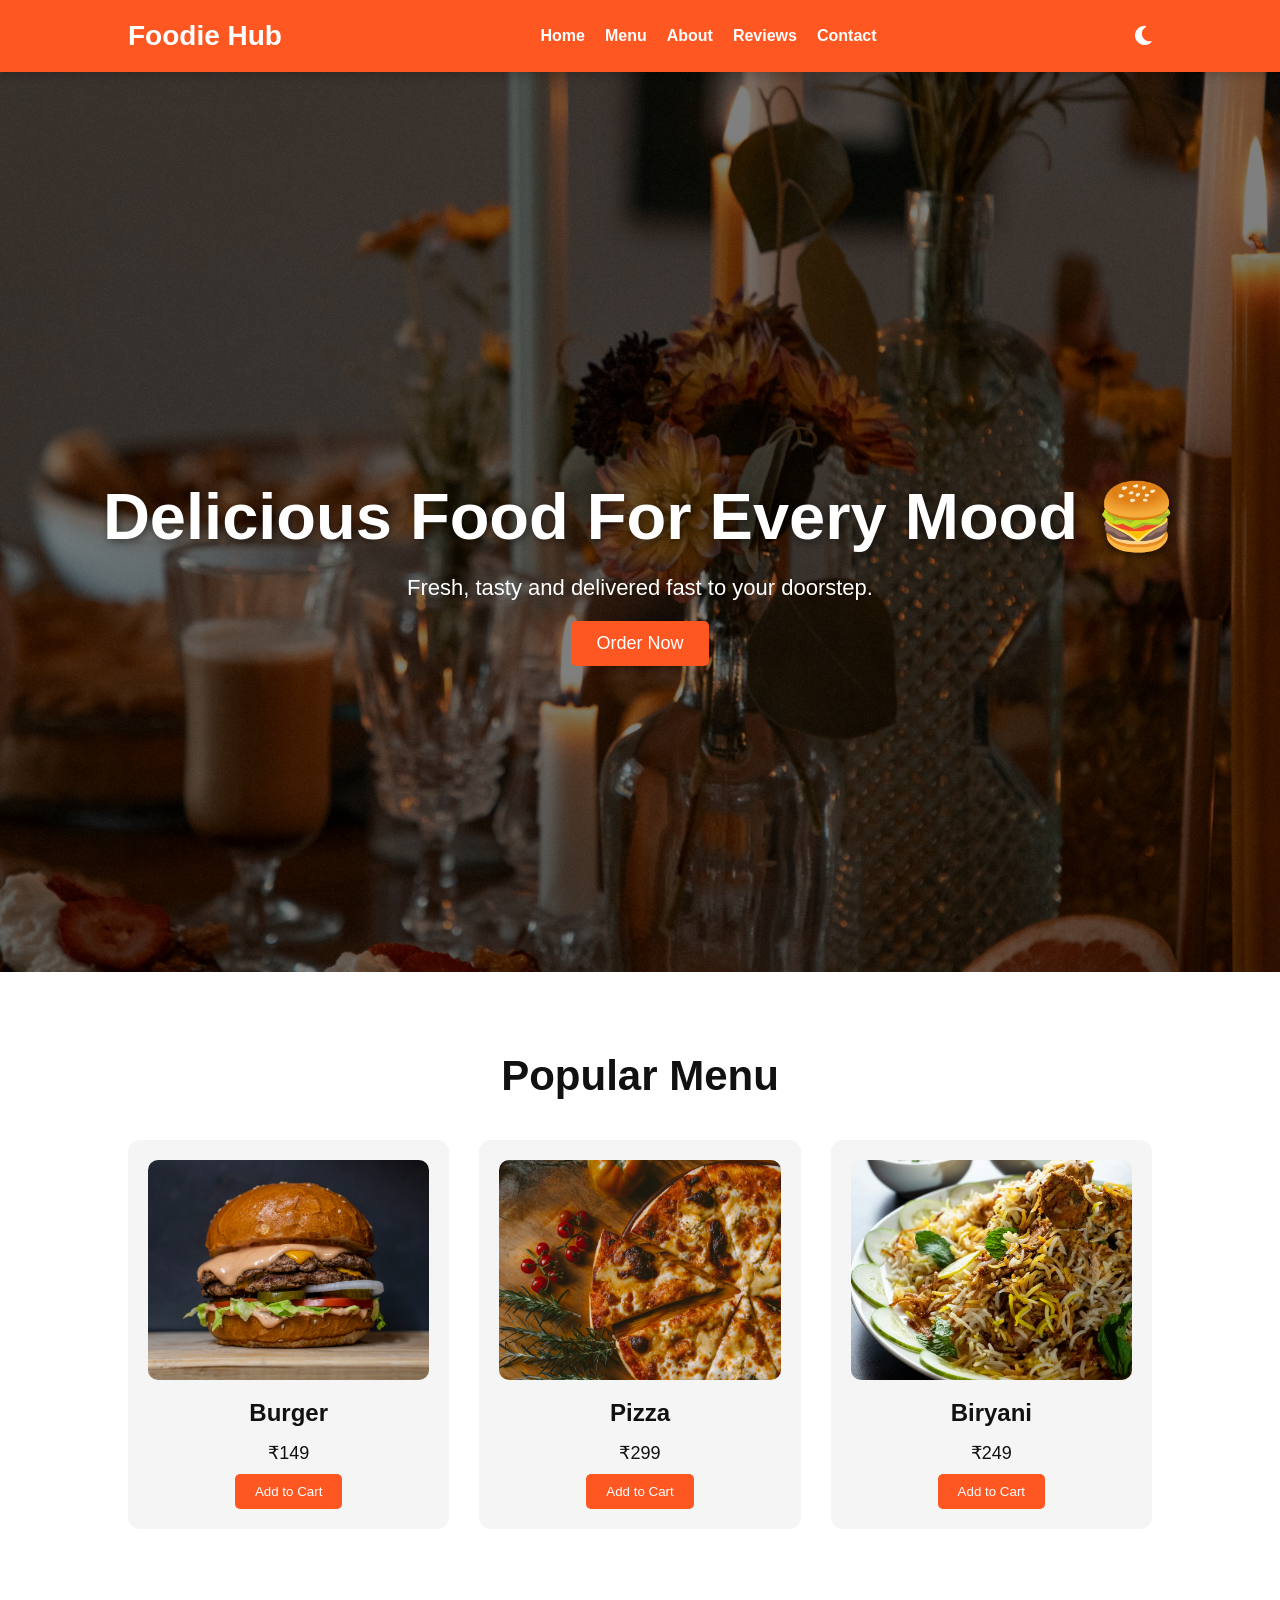
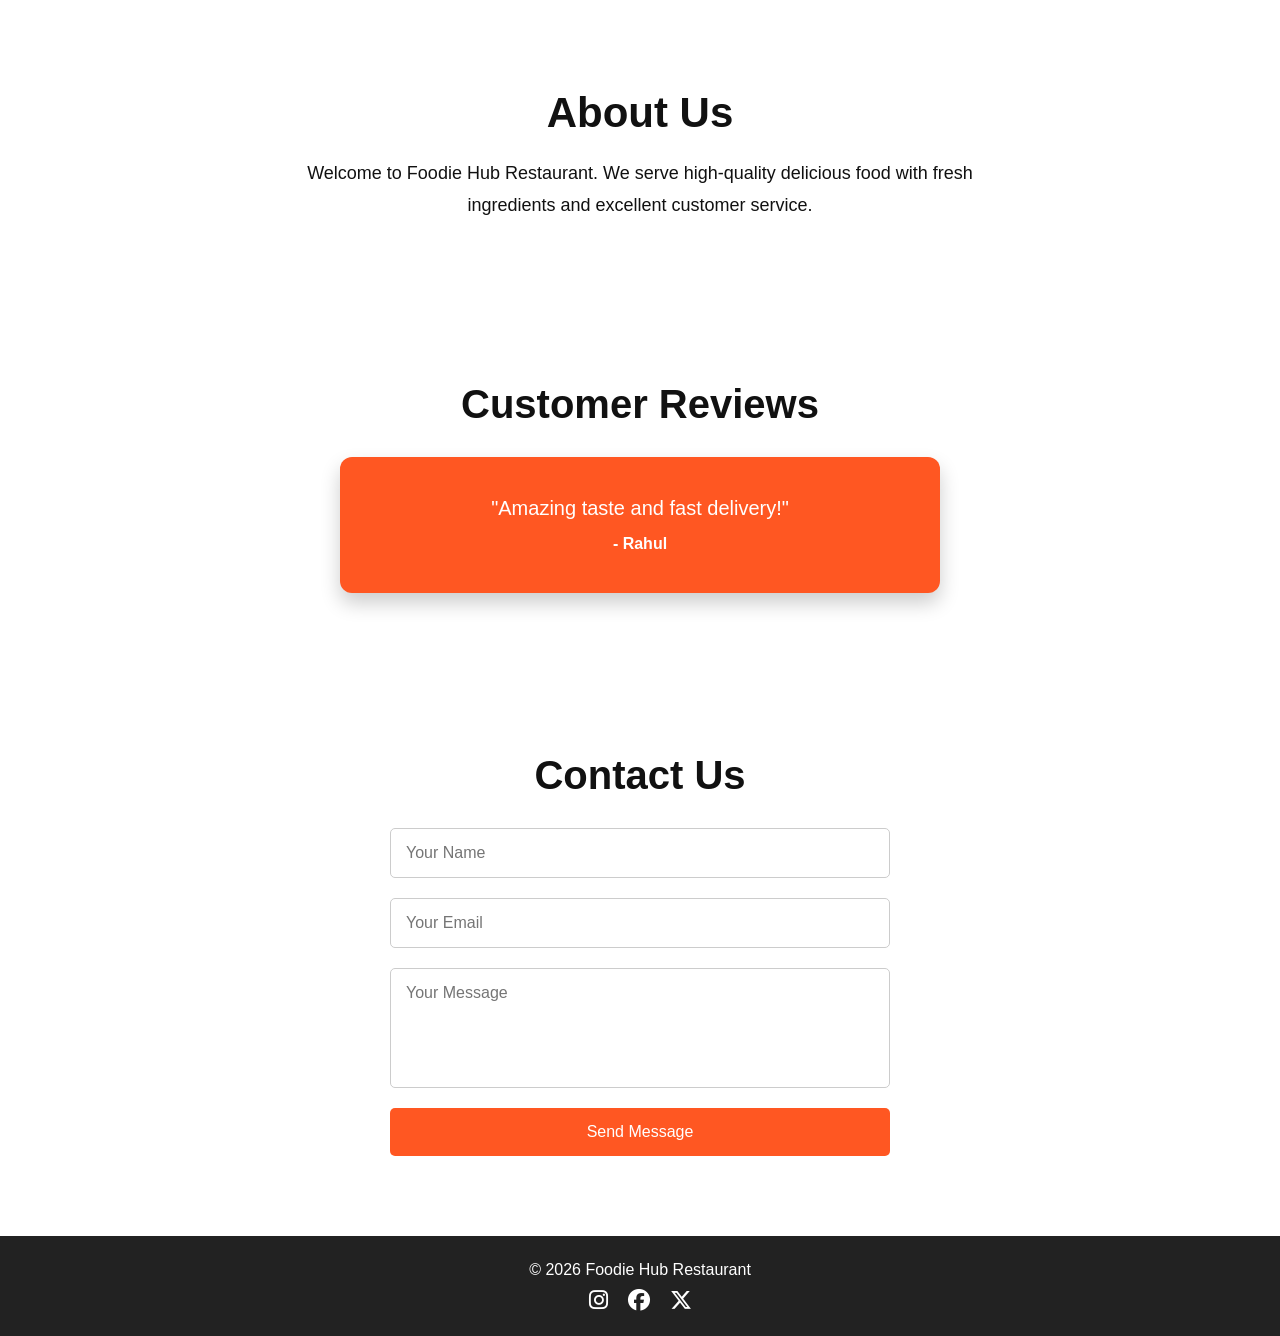
==== index.html @ 18889366 "Restaurant website project" ====
<!-- index.html -->
<!DOCTYPE html>
<html lang="en">
<head>
  <meta charset="UTF-8" />
  <meta name="viewport" content="width=device-width, initial-scale=1.0"/>
  <title>Foodie Hub Restaurant</title>

  <link rel="stylesheet" href="style.css">

  <link
    rel="stylesheet"
    href="https://cdnjs.cloudflare.com/ajax/libs/font-awesome/6.5.1/css/all.min.css"
  />
</head>
<body>

  <!-- Navbar -->
  <header>
    <nav class="navbar">
      <div class="logo">Foodie Hub</div>

      <ul class="nav-links" id="navLinks">
        <li><a href="#home">Home</a></li>
        <li><a href="#menu">Menu</a></li>
        <li><a href="#about">About</a></li>
        <li><a href="#reviews">Reviews</a></li>
        <li><a href="#contact">Contact</a></li>
      </ul>

      <div class="icons">
        <i class="fa-solid fa-moon" id="themeBtn"></i>
        <i class="fa-solid fa-bars" id="menuBtn"></i>
      </div>
    </nav>
  </header>

  <!-- Hero Section -->
  <section class="hero" id="home">
    <div class="hero-text">
      <h1>Delicious Food For Every Mood 🍔</h1>
      <p>Fresh, tasty and delivered fast to your doorstep.</p>
      <button>Order Now</button>
    </div>
  </section>

  <!-- Menu Section -->
  <section class="menu" id="menu">
    <h2>Popular Menu</h2>

    <div class="menu-container">

      <div class="card">
        <img src="images/Burger.jpg" alt="">
        <h3>Burger</h3>
        <p>₹149</p>
        <button>Add to Cart</button>
      </div>

      <div class="card">
        <img src="images/Pizza.jpg" alt="">
        <h3>Pizza</h3>
        <p>₹299</p>
        <button>Add to Cart</button>
      </div>

      <div class="card">
        <img src="images/Biryani.jpg" alt="">
        <h3>Biryani</h3>
        <p>₹249</p>
        <button>Add to Cart</button>
      </div>

    </div>
  </section>

  <!-- About -->
  <section class="about" id="about">
    <div class="about-text">
      <h2>About Us</h2>
      <p>
        Welcome to Foodie Hub Restaurant. We serve high-quality delicious food
        with fresh ingredients and excellent customer service.
      </p>
    </div>
  </section>

  <!-- Reviews -->
  <section class="reviews" id="reviews">
    <h2>Customer Reviews</h2>

    <div class="review-box">
      <p id="reviewText">
        "Amazing taste and fast delivery!"
      </p>
      <h4 id="reviewName">- Rahul</h4>
    </div>
  </section>

  <!-- Contact -->
  <section class="contact" id="contact">
    <h2>Contact Us</h2>

    <form>
      <input type="text" placeholder="Your Name" required>
      <input type="email" placeholder="Your Email" required>
      <textarea placeholder="Your Message"></textarea>
      <button type="submit">Send Message</button>
    </form>
  </section>

  <!-- Footer -->
  <footer>
    <p>© 2026 Foodie Hub Restaurant</p>

    <div class="socials">
      <i class="fa-brands fa-instagram"></i>
      <i class="fa-brands fa-facebook"></i>
      <i class="fa-brands fa-x-twitter"></i>
    </div>
  </footer>

  <script src="script.js"></script>
</body>
</html>
---- style.css ----
/* style.css */

*{
  margin:0;
  padding:0;
  box-sizing:border-box;
  font-family:Arial, sans-serif;
}

html{
  scroll-behavior:smooth;
}

body{
  background:#fff;
  color:#111;
  transition:0.4s;
}

body.dark{
  background:#111;
  color:#fff;
}

section{
  padding-top:100px;
}

/* Navbar */

.navbar{
  display:flex;
  justify-content:space-between;
  align-items:center;
  padding:20px 10%;
  background:#ff5722;
  color:#fff;
  position:sticky;
  top:0;
  z-index:1000;
  box-shadow:0 2px 10px rgba(0,0,0,0.2);
}

.logo{
  font-size:28px;
  font-weight:bold;
}

.nav-links{
  display:flex;
  list-style:none;
  gap:20px;
}

.nav-links a{
  text-decoration:none;
  color:white;
  font-weight:bold;
  transition:0.3s;
}

.nav-links a:hover{
  color:black;
}

.icons{
  display:flex;
  gap:20px;
  font-size:22px;
  cursor:pointer;
}

#menuBtn{
  display:none;
}

/* Hero Section */

.hero{
  height:100vh;

  background:
  linear-gradient(rgba(0,0,0,0.5), rgba(0,0,0,0.5)),
  url('images/Hero.jpg');

  background-size:cover;
  background-position:center;

  display:flex;
  align-items:center;
  justify-content:center;
  text-align:center;
  color:white;
}

.hero-text{
  animation:fadeIn 2s ease;
}

.hero-text h1{
  font-size:65px;
  font-weight:bold;
  text-shadow:2px 2px 10px rgba(0,0,0,0.5);
}

.hero-text p{
  margin:20px 0;
  font-size:22px;
}

.hero button{
  padding:12px 25px;
  border:none;
  background:#ff5722;
  color:white;
  font-size:18px;
  border-radius:5px;
  cursor:pointer;
  transition:0.3s;
}

.hero button:hover{
  background:black;
  transform:scale(1.05);
}

/* Animation */

@keyframes fadeIn{

  from{
    opacity:0;
    transform:translateY(50px);
  }

  to{
    opacity:1;
    transform:translateY(0);
  }

}

/* Menu */

.menu{
  padding:80px 10%;
  text-align:center;
}

.menu h2{
  font-size:42px;
  margin-bottom:40px;
}

.menu-container{
  display:grid;
  grid-template-columns:repeat(auto-fit, minmax(250px,1fr));
  gap:30px;
}

.card{
  background:#f5f5f5;
  padding:20px;
  border-radius:12px;
  transition:0.3s;
}

body.dark .card{
  background:#222;
}

.card:hover{
  transform:translateY(-10px) scale(1.03);
  box-shadow:0 10px 20px rgba(0,0,0,0.2);
}

.card img{
  width:100%;
  height:220px;
  object-fit:cover;
  border-radius:10px;
}

.card h3{
  margin:15px 0;
  font-size:24px;
}

.card p{
  margin-bottom:10px;
  font-size:18px;
}

.card button{
  padding:10px 20px;
  border:none;
  background:#ff5722;
  color:white;
  border-radius:5px;
  cursor:pointer;
  transition:0.3s;
}

.card button:hover{
  background:black;
}

/* About */

.about{
  padding:80px 10%;
  text-align:center;
}

.about h2{
  font-size:42px;
  margin-bottom:20px;
}

.about p{
  max-width:700px;
  margin:auto;
  line-height:1.8;
  font-size:18px;
}

/* Reviews */

.reviews{
  padding:80px 10%;
  text-align:center;
}

.reviews h2{
  margin-bottom:30px;
  font-size:40px;
}

.review-box{
  max-width:600px;
  margin:auto;
  background:#ff5722;
  color:white;
  padding:40px;
  border-radius:12px;
  box-shadow:0 10px 20px rgba(0,0,0,0.2);
}

.review-box p{
  font-size:20px;
  margin-bottom:15px;
}

/* Contact */

.contact{
  padding:80px 10%;
  text-align:center;
}

.contact h2{
  font-size:40px;
  margin-bottom:30px;
}

.contact form{
  max-width:500px;
  margin:auto;
  display:flex;
  flex-direction:column;
  gap:20px;
}

.contact input,
.contact textarea{
  padding:15px;
  border:1px solid #ccc;
  border-radius:5px;
  font-size:16px;
}

.contact textarea{
  resize:none;
  height:120px;
}

.contact button{
  padding:15px;
  border:none;
  background:#ff5722;
  color:white;
  cursor:pointer;
  border-radius:5px;
  font-size:16px;
  transition:0.3s;
}

.contact button:hover{
  background:black;
}

/* Footer */

footer{
  background:#222;
  color:white;
  text-align:center;
  padding:25px;
}

.socials{
  margin-top:10px;
  display:flex;
  justify-content:center;
  gap:20px;
  font-size:22px;
}

.socials i{
  cursor:pointer;
  transition:0.3s;
}

.socials i:hover{
  color:#ff5722;
}

/* Responsive */

@media(max-width:768px){

  #menuBtn{
    display:block;
  }

  .nav-links{
    position:absolute;
    top:80px;
    right:-100%;
    flex-direction:column;
    background:#ff5722;
    width:220px;
    padding:20px;
    transition:0.4s;
  }

  .nav-links.active{
    right:0;
  }

  .hero-text h1{
    font-size:40px;
  }

  .hero-text p{
    font-size:18px;
  }

}
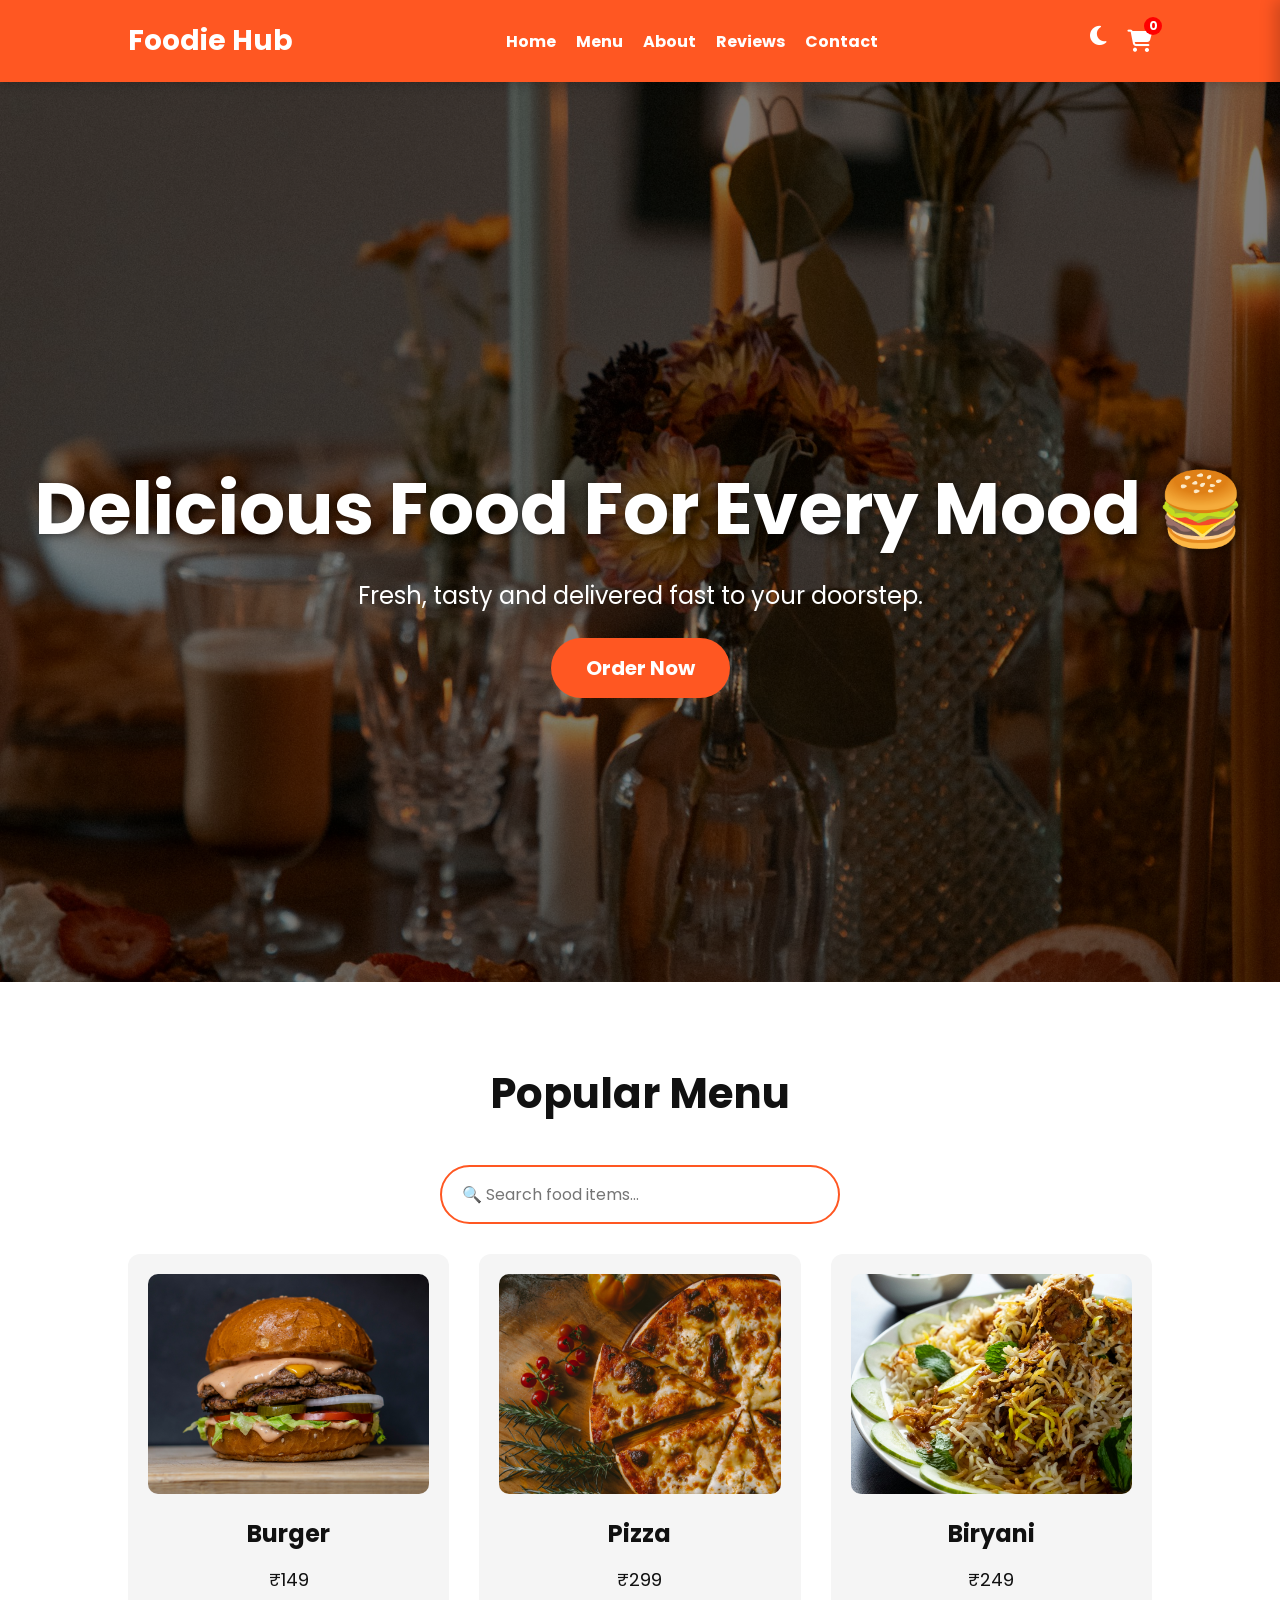
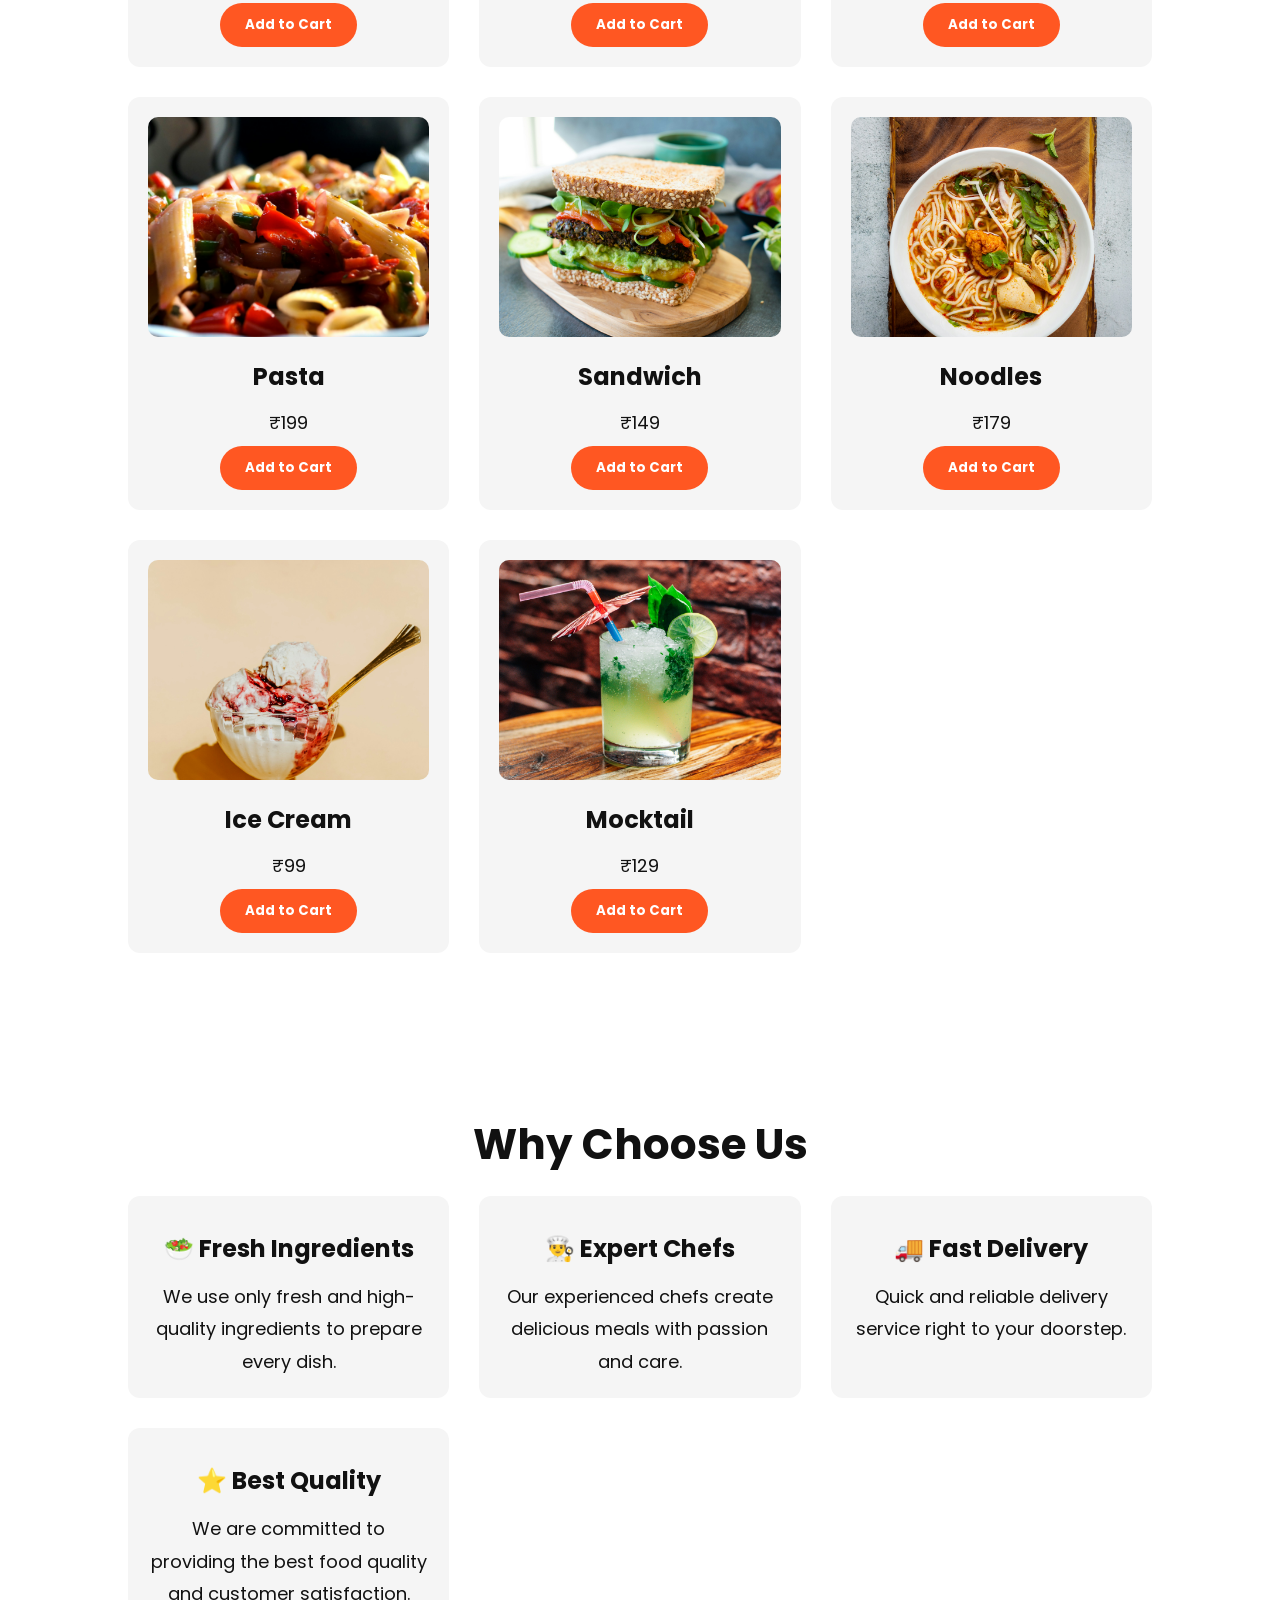
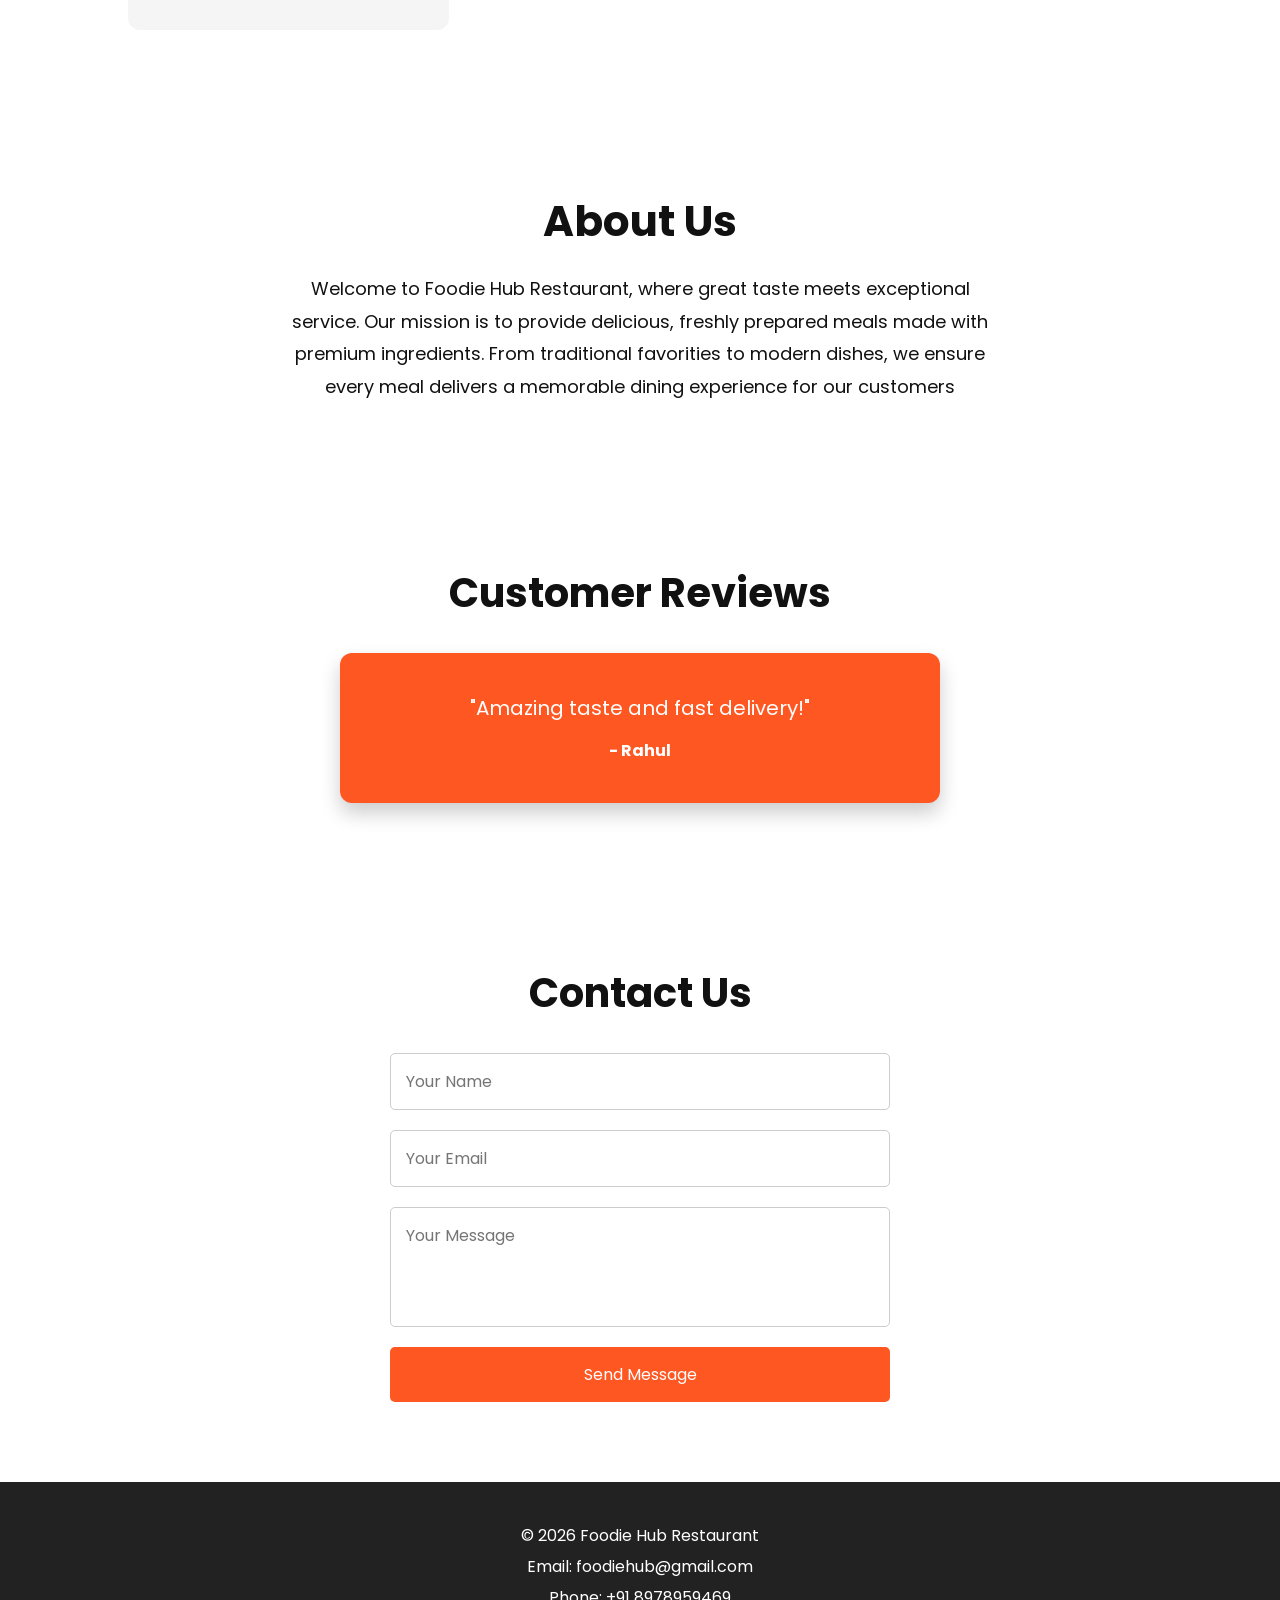
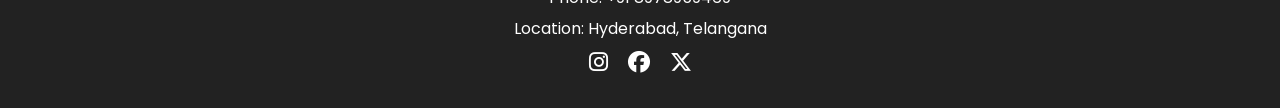
==== commit 793f3528: "Completed restaurant website with cart functiionality" ====
--- a/index.html
+++ b/index.html
@@ -4,14 +4,14 @@
 <head>
   <meta charset="UTF-8" />
   <meta name="viewport" content="width=device-width, initial-scale=1.0"/>
+
   <title>Foodie Hub Restaurant</title>
 
+  <link href="https://fonts.googleapis.com/css2?family=Poppins:wght@400;500;600;700&display=swap" rel="stylesheet">
+
   <link rel="stylesheet" href="style.css">
 
-  <link
-    rel="stylesheet"
-    href="https://cdnjs.cloudflare.com/ajax/libs/font-awesome/6.5.1/css/all.min.css"
-  />
+  <link rel="stylesheet" href="https://cdnjs.cloudflare.com/ajax/libs/font-awesome/6.5.1/css/all.min.css"/>
 </head>
 <body>
 
@@ -23,15 +23,21 @@
       <ul class="nav-links" id="navLinks">
         <li><a href="#home">Home</a></li>
         <li><a href="#menu">Menu</a></li>
-        <li><a href="#about">About</a></li>
+        <li><a href="about.html">About</a></li>
         <li><a href="#reviews">Reviews</a></li>
-        <li><a href="#contact">Contact</a></li>
+        <li><a href="contact.html">Contact</a></li>
       </ul>
 
       <div class="icons">
-        <i class="fa-solid fa-moon" id="themeBtn"></i>
-        <i class="fa-solid fa-bars" id="menuBtn"></i>
-      </div>
+      <i class="fa-solid fa-moon" id="themeBtn"></i>
+
+      <div class="cart-container">
+      <i class="fa-solid fa-cart-shopping"></i>
+      <span class="cart-count">0</span>
+      </div>
+
+  <i class="fa-solid fa-bars" id="menuBtn"></i>
+</div>
     </nav>
   </header>
 
@@ -40,13 +46,18 @@
     <div class="hero-text">
       <h1>Delicious Food For Every Mood 🍔</h1>
       <p>Fresh, tasty and delivered fast to your doorstep.</p>
+      <a href="#menu">
       <button>Order Now</button>
+      </a>
     </div>
   </section>
 
   <!-- Menu Section -->
   <section class="menu" id="menu">
     <h2>Popular Menu</h2>
+    <div class="search-box">
+  <input type="text" placeholder="🔍 Search food items...">
+</div>
 
     <div class="menu-container">
 
@@ -71,17 +82,86 @@
         <button>Add to Cart</button>
       </div>
 
-    </div>
-  </section>
+      <div class="card">
+        <img src="images/Pasta.jpg" alt="">
+        <h3>Pasta</h3>
+        <p>₹199</p>
+        <button>Add to Cart</button>
+      </div>
+
+      <div class="card">
+        <img src="images/Sandwich.jpg" alt="">
+        <h3>Sandwich</h3>
+        <p>₹149</p>
+        <button>Add to Cart</button>
+      </div>
+
+      <div class="card">
+        <img src="images/Noodles.jpg" alt="">
+        <h3>Noodles</h3>
+        <p>₹179</p>
+        <button>Add to Cart</button>
+      </div>
+
+      <div class="card">
+        <img src="images/IceCream.jpg" alt="">
+        <h3>Ice Cream</h3>
+        <p>₹99</p>
+        <button>Add to Cart</button>
+      </div>
+
+      <div class="card">
+        <img src="images/Mocktail.jpg" alt="">
+        <h3>Mocktail</h3>
+        <p>₹129</p>
+        <button>Add to Cart</button>
+      </div>
+
+    </div>
+  </section>
+
+  <!-- Why Choose Us -->
+  <section class="about">
+  <h2>Why Choose Us</h2>
+
+  <div class="menu-container">
+
+    <div class="card">
+      <h3>🥗 Fresh Ingredients</h3>
+      <p>
+        We use only fresh and high-quality ingredients to prepare every dish.
+      </p>
+    </div>
+
+    <div class="card">
+      <h3>👨‍🍳 Expert Chefs</h3>
+      <p>
+        Our experienced chefs create delicious meals with passion and care.
+      </p>
+    </div>
+
+    <div class="card">
+      <h3>🚚 Fast Delivery</h3>
+      <p>
+        Quick and reliable delivery service right to your doorstep.
+      </p>
+    </div>
+
+    <div class="card">
+      <h3>⭐ Best Quality</h3>
+      <p>
+        We are committed to providing the best food quality and customer satisfaction.
+      </p>
+    </div>
+
+  </div>
+</section>
 
   <!-- About -->
   <section class="about" id="about">
     <div class="about-text">
       <h2>About Us</h2>
-      <p>
-        Welcome to Foodie Hub Restaurant. We serve high-quality delicious food
-        with fresh ingredients and excellent customer service.
-      </p>
+      <p>Welcome to Foodie Hub Restaurant, where great taste meets exceptional service. Our mission is to provide delicious, freshly prepared meals made with premium ingredients. From traditional favorities to modern dishes, we ensure every meal delivers a memorable dining experience for our customers </p>
     </div>
   </section>
 
@@ -111,14 +191,30 @@
 
   <!-- Footer -->
   <footer>
-    <p>© 2026 Foodie Hub Restaurant</p>
-
-    <div class="socials">
-      <i class="fa-brands fa-instagram"></i>
-      <i class="fa-brands fa-facebook"></i>
-      <i class="fa-brands fa-x-twitter"></i>
-    </div>
-  </footer>
+  <p>© 2026 Foodie Hub Restaurant</p>
+
+  <p>Email: foodiehub@gmail.com</p>
+  <p>Phone: +91 8978959469</p>
+  <p>Location: Hyderabad, Telangana</p>
+
+  <div class="socials">
+    <i class="fa-brands fa-instagram"></i>
+    <i class="fa-brands fa-facebook"></i>
+    <i class="fa-brands fa-x-twitter"></i>
+  </div>
+</footer>
+<div class="cart-sidebar" id="cartSidebar">
+  <h2>Your Cart</h2>
+
+  <div id="cartItems">
+    <p id="emptyCart">Your Cart is Empty 🛒</p>
+  </div>
+
+  <h3>Total: ₹<span id="totalPrice">0</span></h3>
+
+  <button id="closeCart">Close</button>
+  <button id="checkoutBtn">Checkout</button>
+</div>
 
   <script src="script.js"></script>
 </body>
--- a/style.css
+++ b/style.css
@@ -1,10 +1,9 @@
 /* style.css */
-
 *{
   margin:0;
   padding:0;
   box-sizing:border-box;
-  font-family:Arial, sans-serif;
+  font-family:'Poppins', sans-serif;
 }
 
 html{
@@ -61,13 +60,33 @@
 
 .nav-links a:hover{
   color:black;
-}
-
+  border-bottom:2px solid white;
+  padding-bottom:5px;
+}
 .icons{
   display:flex;
   gap:20px;
   font-size:22px;
   cursor:pointer;
+}
+.cart-container{
+  position:relative;
+}
+
+.cart-count{
+  position:absolute;
+  top:-8px;
+  right:-10px;
+  background:red;
+  color:white;
+  width:18px;
+  height:18px;
+  border-radius:50%;
+  font-size:12px;
+  display:flex;
+  justify-content:center;
+  align-items:center;
+  font-weight:bold;
 }
 
 #menuBtn{
@@ -98,32 +117,32 @@
 }
 
 .hero-text h1{
-  font-size:65px;
-  font-weight:bold;
+  font-size:72px;
+  font-weight:bold;
+  line-height:1.2;
   text-shadow:2px 2px 10px rgba(0,0,0,0.5);
 }
 
 .hero-text p{
-  margin:20px 0;
-  font-size:22px;
-}
-
+  margin:25px 0;
+  font-size:24px;
+}
 .hero button{
-  padding:12px 25px;
+  padding:15px 35px;
   border:none;
   background:#ff5722;
   color:white;
-  font-size:18px;
-  border-radius:5px;
+  font-size:20px;
+  font-weight:bold;
+  border-radius:30px;
   cursor:pointer;
   transition:0.3s;
 }
 
 .hero button:hover{
   background:black;
-  transform:scale(1.05);
-}
-
+  transform:translateY(-3px);
+}
 /* Animation */
 
 @keyframes fadeIn{
@@ -157,7 +176,19 @@
   grid-template-columns:repeat(auto-fit, minmax(250px,1fr));
   gap:30px;
 }
-
+.search-box{
+  margin-bottom:30px;
+}
+
+.search-box input{
+  width:100%;
+  max-width:400px;
+  padding:15px 20px;
+  border:2px solid #ff5722;
+  border-radius:30px;
+  font-size:16px;
+  outline:none;
+}
 .card{
   background:#f5f5f5;
   padding:20px;
@@ -165,15 +196,21 @@
   transition:0.3s;
 }
 
+.card{
+  background:#f5f5f5;
+  padding:20px;
+  border-radius:12px;
+  transition:0.3s;
+}
+
 body.dark .card{
   background:#222;
 }
 
 .card:hover{
-  transform:translateY(-10px) scale(1.03);
-  box-shadow:0 10px 20px rgba(0,0,0,0.2);
-}
-
+  transform:translateY(-12px) scale(1.04);
+  box-shadow:0 15px 30px rgba(0,0,0,0.25);
+}
 .card img{
   width:100%;
   height:220px;
@@ -192,13 +229,19 @@
 }
 
 .card button{
-  padding:10px 20px;
+  padding:12px 25px;
   border:none;
   background:#ff5722;
   color:white;
-  border-radius:5px;
-  cursor:pointer;
-  transition:0.3s;
+  border-radius:30px;
+  font-weight:bold;
+  cursor:pointer;
+  transition:0.3s;
+}
+
+.card button:hover{
+  background:black;
+  transform:scale(1.08);
 }
 
 .card button:hover{
@@ -305,9 +348,12 @@
   background:#222;
   color:white;
   text-align:center;
-  padding:25px;
-}
-
+  padding:35px;
+}
+
+footer p{
+  margin:6px 0;
+}
 .socials{
   margin-top:10px;
   display:flex;
@@ -356,4 +402,66 @@
     font-size:18px;
   }
 
-}+}
+.cart-sidebar{
+  position:fixed;
+  top:0;
+  right:-350px;
+  width:350px;
+  height:100%;
+  background:white;
+  box-shadow:-5px 0 15px rgba(0,0,0,0.2);
+  padding:20px;
+  transition:0.4s;
+  z-index:9999;
+  overflow-y:auto;
+}
+
+.cart-sidebar.active{
+  right:0;
+}
+
+.cart-sidebar h2{
+  margin-bottom:20px;
+}
+
+.cart-sidebar h3{
+  margin-top:20px;
+}
+
+.cart-sidebar button{
+  margin-top:20px;
+  padding:10px 20px;
+  background:#ff5722;
+  color:white;
+  border:none;
+  border-radius:8px;
+  cursor:pointer;
+}
+#checkoutBtn{
+    margin-top:10px;
+    width:100%;
+    padding:12px;
+    background:green;
+    color:white;
+    border:none;
+    border-radius:8px;
+    font-size:16px;
+    cursor:pointer;
+}
+
+#checkoutBtn:hover{
+    opacity:0.9;
+}
+
+.remove-btn{
+   background:none !important;
+   border:none !important;
+   color:red !important;
+   font-size:20px;
+   cursor:pointer;
+   margin-left:10px;
+   padding:0 !important;
+   width:auto !important;
+   height:auto !important;
+}
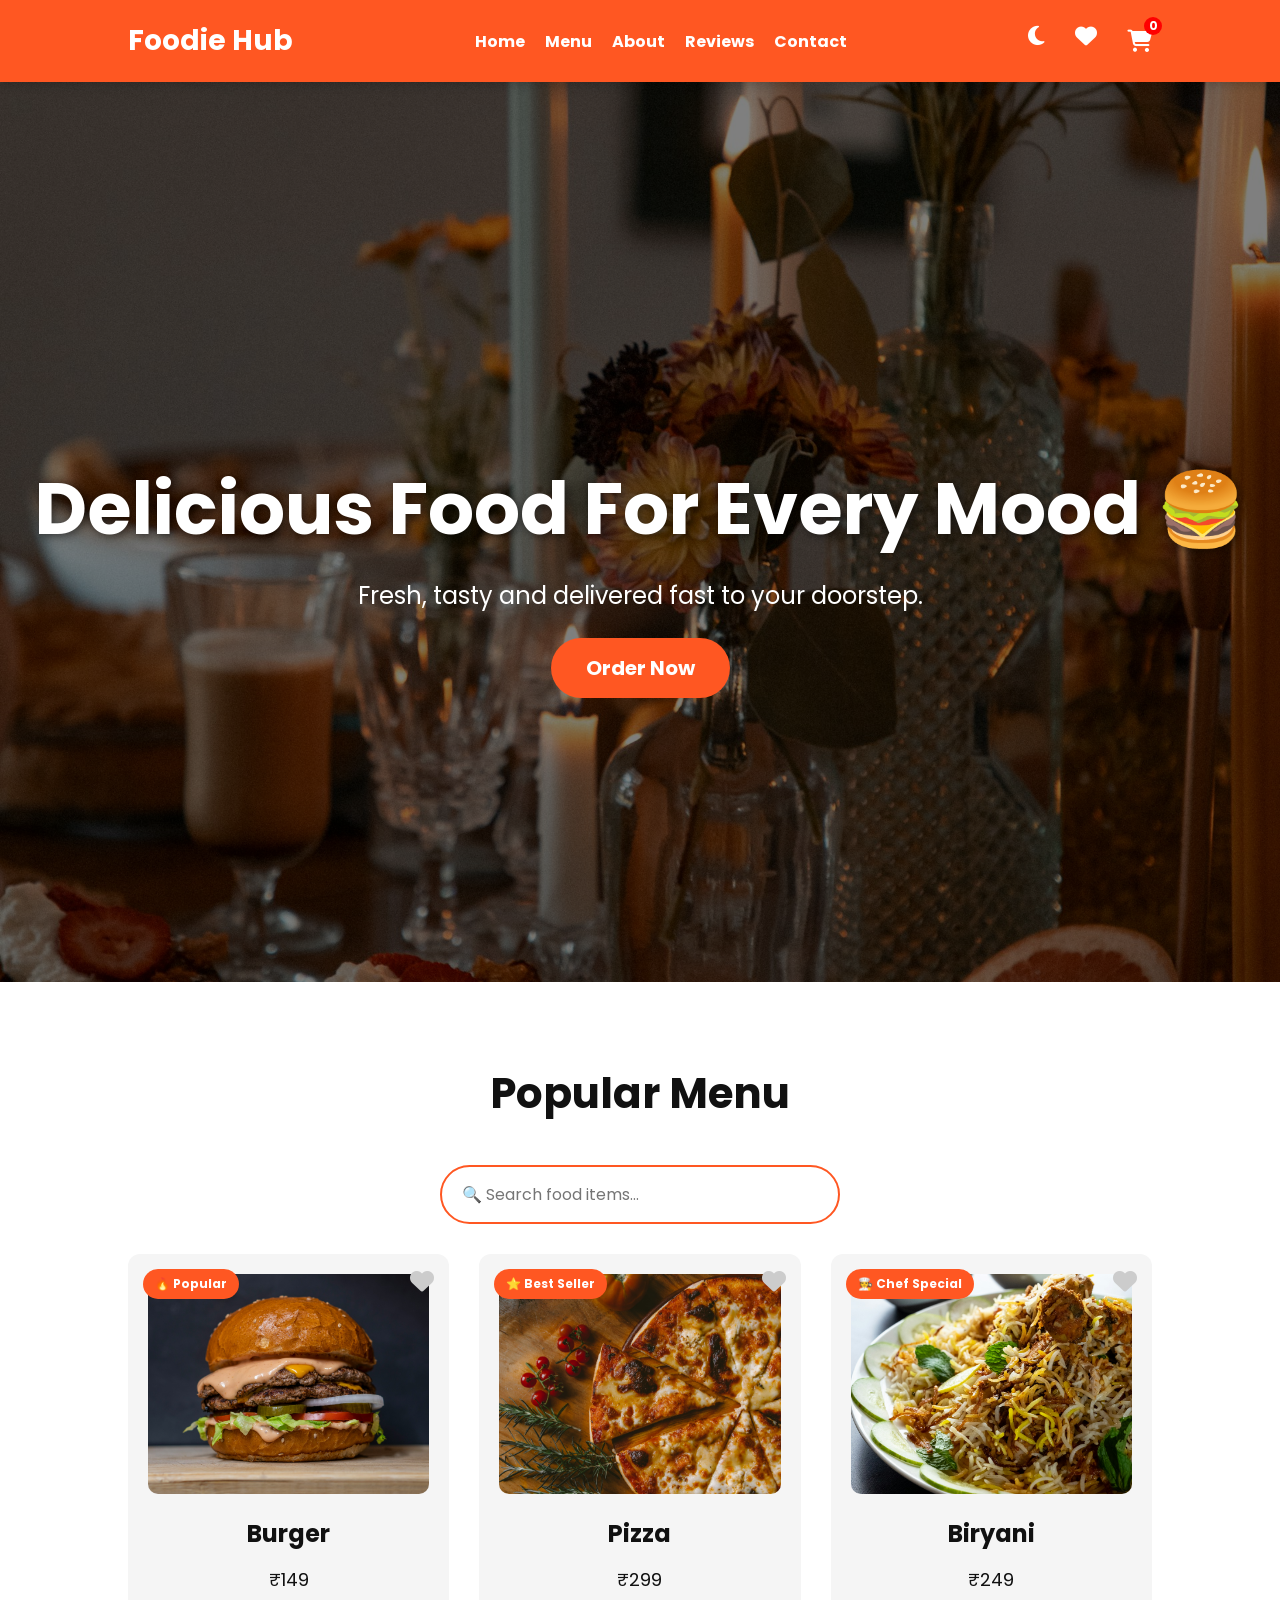
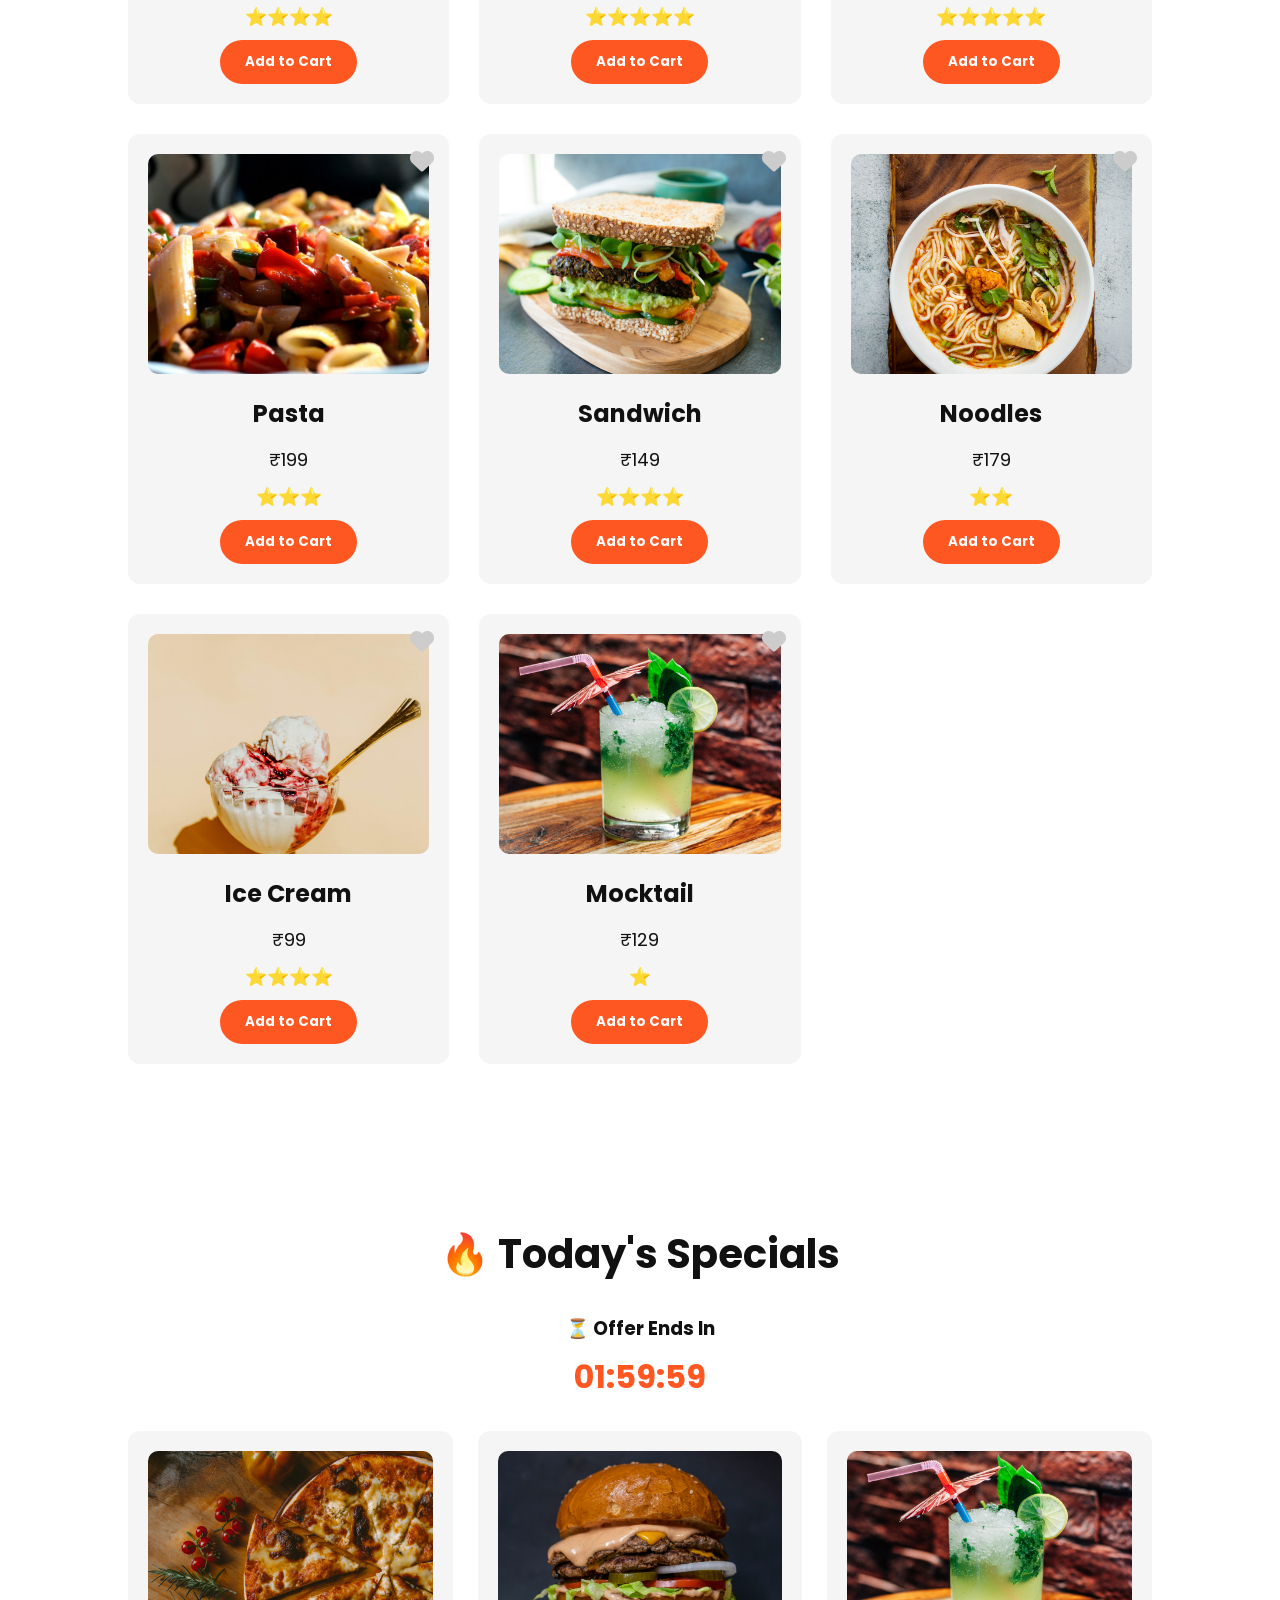
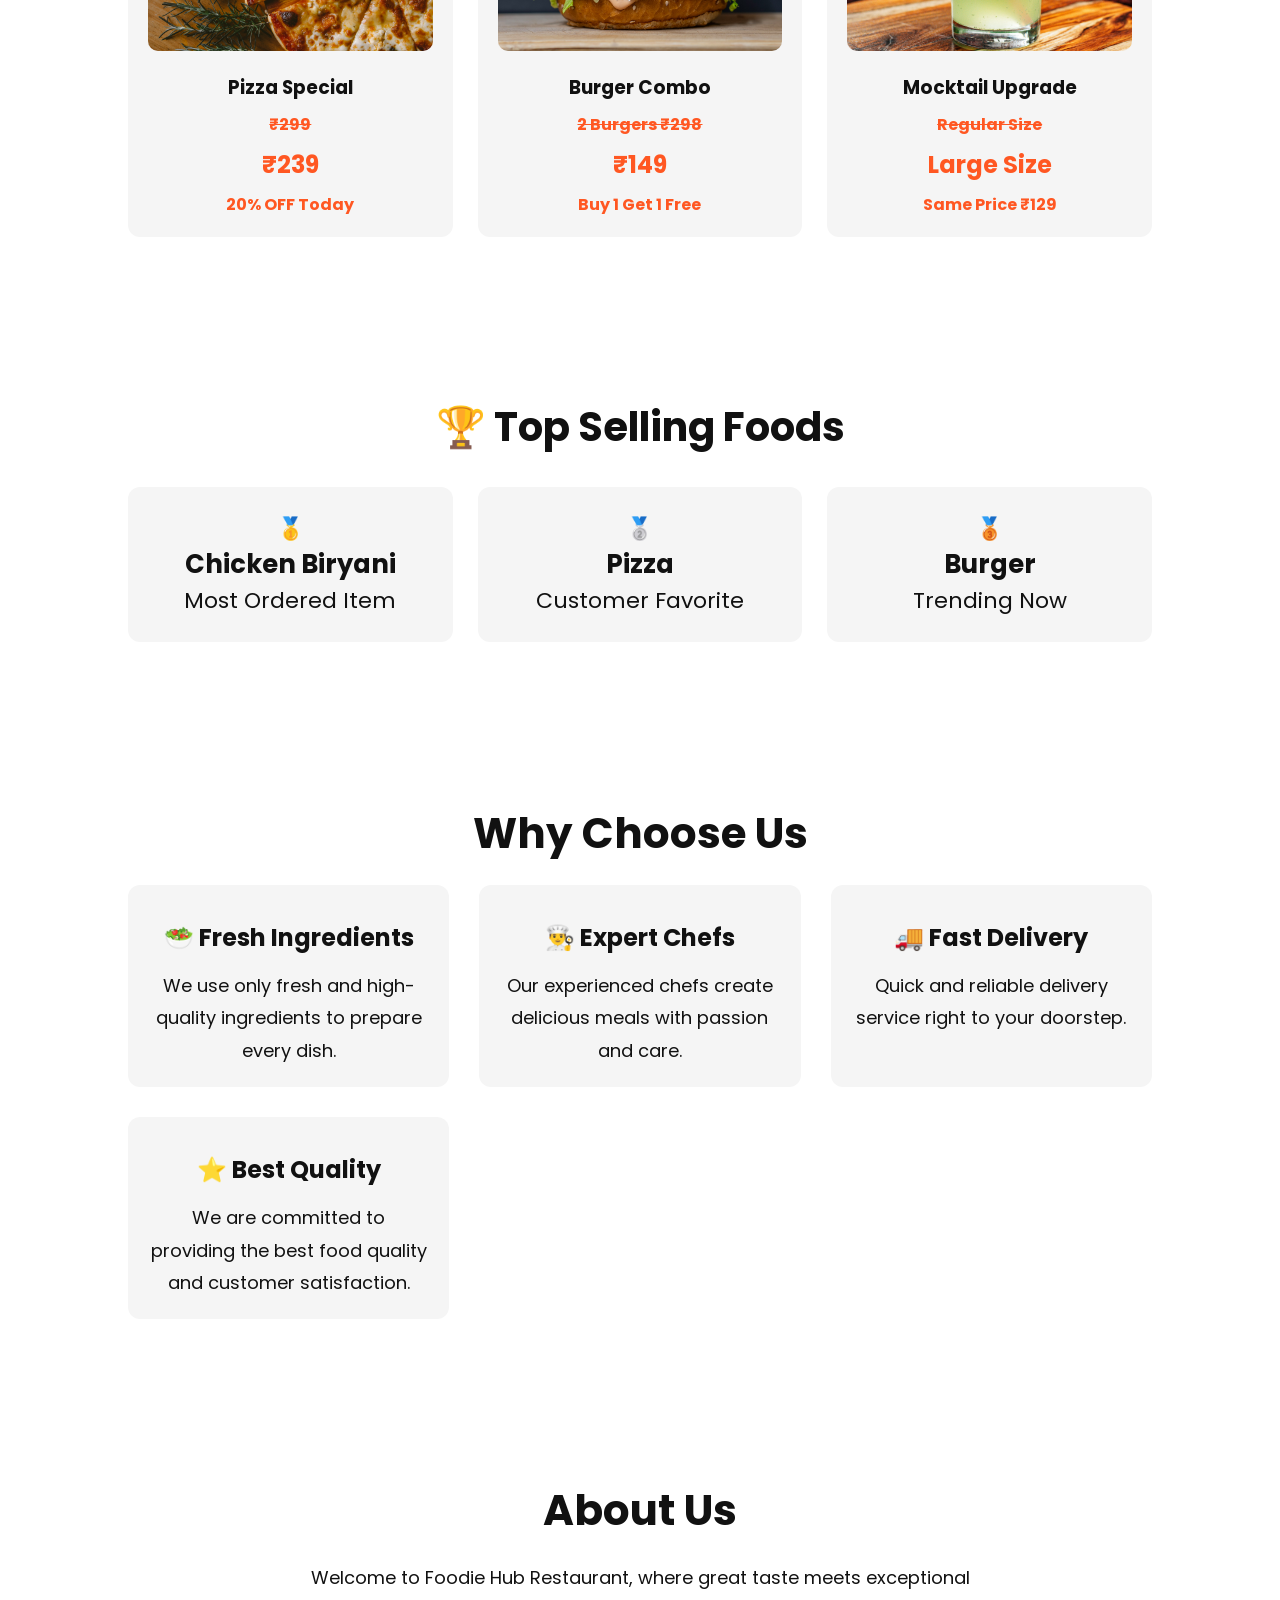
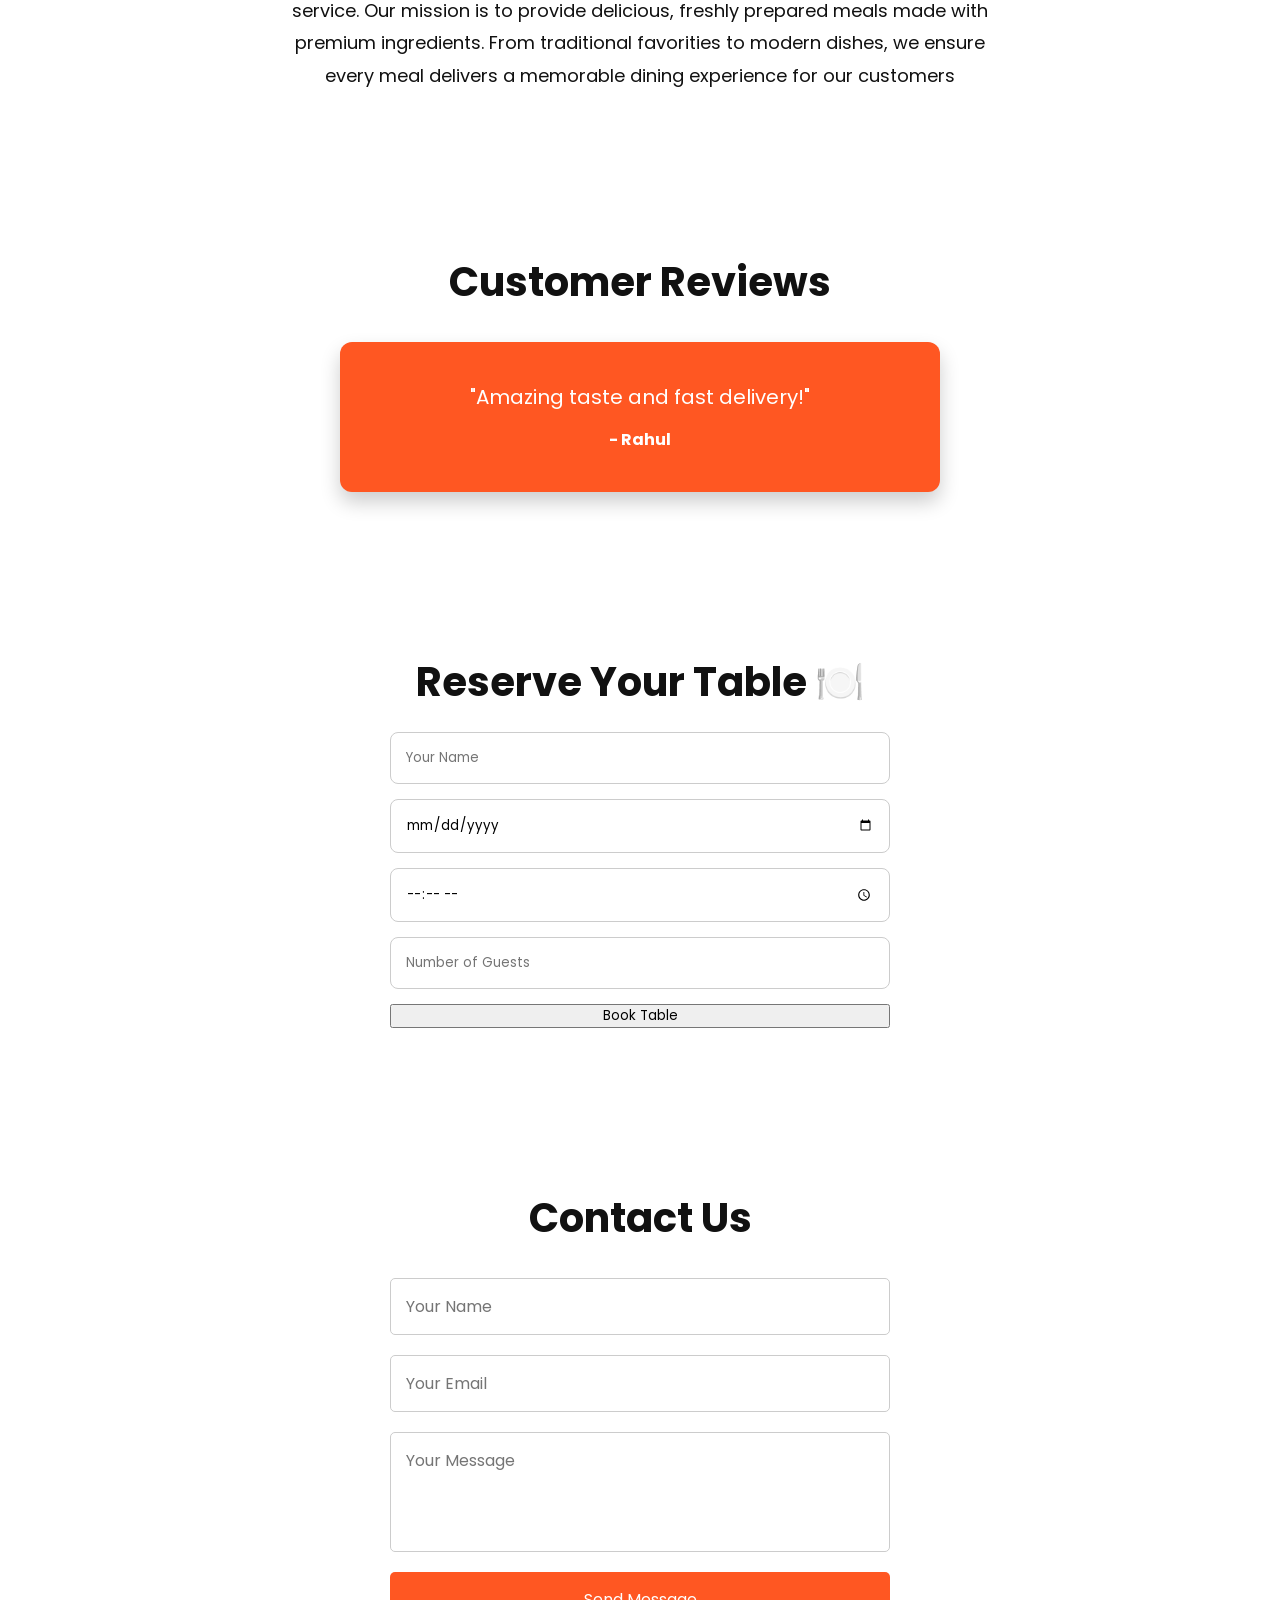
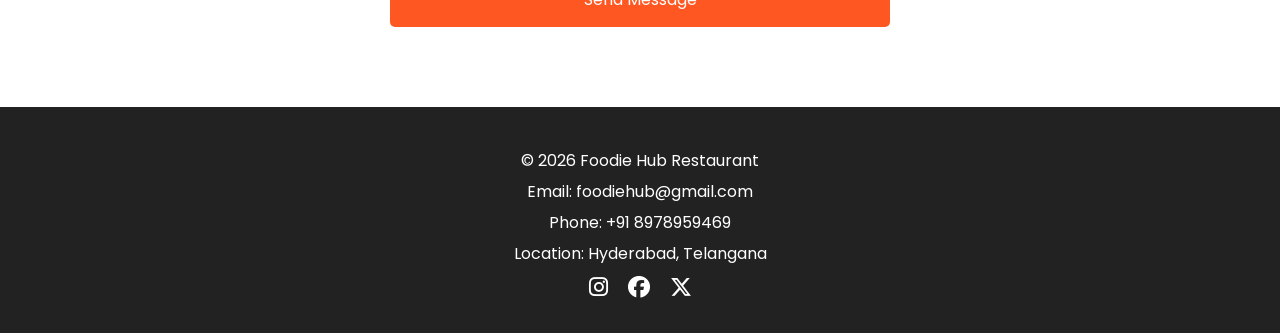
==== commit 57013701: "Wishlist feature added" ====
--- a/index.html
+++ b/index.html
@@ -30,7 +30,7 @@
 
       <div class="icons">
       <i class="fa-solid fa-moon" id="themeBtn"></i>
-
+      <i class="fa-solid fa-heart" id="wishlistBtn"></i>
       <div class="cart-container">
       <i class="fa-solid fa-cart-shopping"></i>
       <span class="cart-count">0</span>
@@ -62,64 +62,164 @@
     <div class="menu-container">
 
       <div class="card">
+        <i class="fa-solid fa-heart wishlist"></i>
         <img src="images/Burger.jpg" alt="">
+        <span class="badge">🔥 Popular</span>
         <h3>Burger</h3>
         <p>₹149</p>
-        <button>Add to Cart</button>
-      </div>
-
-      <div class="card">
+        <div class="rating">⭐⭐⭐⭐</div>
+        <button>Add to Cart</button>
+      </div>
+
+      <div class="card">
+        <i class="fa-solid fa-heart wishlist"></i>
         <img src="images/Pizza.jpg" alt="">
+        <span class="badge">⭐ Best Seller</span>
         <h3>Pizza</h3>
         <p>₹299</p>
-        <button>Add to Cart</button>
-      </div>
-
-      <div class="card">
+        <div class="rating">⭐⭐⭐⭐⭐</div>
+        <button>Add to Cart</button>
+      </div>
+
+      <div class="card">
+        <i class="fa-solid fa-heart wishlist"></i>
         <img src="images/Biryani.jpg" alt="">
+        <span class="badge">🧑‍🍳 Chef Special</span>
         <h3>Biryani</h3>
         <p>₹249</p>
-        <button>Add to Cart</button>
-      </div>
-
-      <div class="card">
+        <div class="rating">⭐⭐⭐⭐⭐</div>
+        <button>Add to Cart</button>
+      </div>
+
+      <div class="card">
+        <i class="fa-solid fa-heart wishlist"></i>
         <img src="images/Pasta.jpg" alt="">
         <h3>Pasta</h3>
         <p>₹199</p>
-        <button>Add to Cart</button>
-      </div>
-
-      <div class="card">
+        <div class="rating">⭐⭐⭐</div>
+        <button>Add to Cart</button>
+      </div>
+
+      <div class="card">
+        <i class="fa-solid fa-heart wishlist"></i>
         <img src="images/Sandwich.jpg" alt="">
         <h3>Sandwich</h3>
         <p>₹149</p>
-        <button>Add to Cart</button>
-      </div>
-
-      <div class="card">
+        <div class="rating">⭐⭐⭐⭐</div>
+        <button>Add to Cart</button>
+      </div>
+
+      <div class="card">
+        <i class="fa-solid fa-heart wishlist"></i>
         <img src="images/Noodles.jpg" alt="">
         <h3>Noodles</h3>
         <p>₹179</p>
-        <button>Add to Cart</button>
-      </div>
-
-      <div class="card">
+        <div class="rating">⭐⭐</div>
+        <button>Add to Cart</button>
+      </div>
+
+      <div class="card">
+        <i class="fa-solid fa-heart wishlist"></i>
         <img src="images/IceCream.jpg" alt="">
         <h3>Ice Cream</h3>
         <p>₹99</p>
-        <button>Add to Cart</button>
-      </div>
-
-      <div class="card">
+        <div class="rating">⭐⭐⭐⭐</div>
+        <button>Add to Cart</button>
+      </div>
+
+      <div class="card">
+        <i class="fa-solid fa-heart wishlist"></i>
         <img src="images/Mocktail.jpg" alt="">
         <h3>Mocktail</h3>
         <p>₹129</p>
-        <button>Add to Cart</button>
-      </div>
-
-    </div>
-  </section>
-
+        <div class="rating">⭐</div>
+        <button>Add to Cart</button>
+      </div>
+
+    </div>
+  </section>
+<section class="special">
+
+<h2>🔥 Today's Specials</h2>
+<div class="countdown-box">
+
+<h3>⏳ Offer Ends In</h3>
+
+<div id="countdown">
+02:00:00
+</div>
+
+</div>
+
+<div class="special-container">
+
+<div class="special-card">
+<img src="images/Pizza.jpg" alt="">
+
+<h3>Pizza Special</h3>
+
+<p class="old-price">₹299</p>
+
+<p class="new-price">₹239</p>
+
+<p>20% OFF Today</p>
+
+</div>
+
+<div class="special-card">
+<img src="images/Burger.jpg" alt="">
+
+<h3>Burger Combo</h3>
+
+<p class="old-price">2 Burgers ₹298</p>
+
+<p class="new-price">₹149</p>
+
+<p>Buy 1 Get 1 Free</p>
+
+</div>
+
+<div class="special-card">
+<img src="images/Mocktail.jpg" alt="">
+
+<h3>Mocktail Upgrade</h3>
+
+<p class="old-price">Regular Size</p>
+
+<p class="new-price">Large Size</p>
+
+<p>Same Price ₹129</p>
+
+</div>
+</div>
+</section>
+<section class="top-selling">
+
+<h2>🏆 Top Selling Foods</h2>
+
+<div class="top-container">
+
+<div class="top-card">
+🥇
+<h3>Chicken Biryani</h3>
+<p>Most Ordered Item</p>
+</div>
+
+<div class="top-card">
+🥈
+<h3>Pizza</h3>
+<p>Customer Favorite</p>
+</div>
+
+<div class="top-card">
+🥉
+<h3>Burger</h3>
+<p>Trending Now</p>
+</div>
+
+</div>
+
+</section>
   <!-- Why Choose Us -->
   <section class="about">
   <h2>Why Choose Us</h2>
@@ -176,7 +276,33 @@
       <h4 id="reviewName">- Rahul</h4>
     </div>
   </section>
-
+<section class="reservation">
+
+<h2>Reserve Your Table 🍽️</h2>
+
+<form id="reservationForm">
+
+<input type="text"
+placeholder="Your Name"
+required>
+
+<input type="date"
+required>
+
+<input type="time"
+required>
+
+<input type="number"
+placeholder="Number of Guests"
+required>
+
+<button type="submit">
+Book Table
+</button>
+
+</form>
+
+</section>
   <!-- Contact -->
   <section class="contact" id="contact">
     <h2>Contact Us</h2>
@@ -209,13 +335,32 @@
   <div id="cartItems">
     <p id="emptyCart">Your Cart is Empty 🛒</p>
   </div>
+   <p class="coupon-text">
+   Use Coupon: SAVE20 🎉
+  </p>
+  <input type="text" id="couponInput" placeholder="Enter Coupon Code">
+
+  <button id="applyCoupon">
+  Apply Coupon
+  </button>
 
   <h3>Total: ₹<span id="totalPrice">0</span></h3>
 
   <button id="closeCart">Close</button>
   <button id="checkoutBtn">Checkout</button>
 </div>
-
+<div class="wishlist-sidebar" id="wishlistSidebar">
+
+<h2>❤️ My Wishlist</h2>
+
+<div id="wishlistItems">
+<p id="emptyWishlist">No Wishlist Items</p>
+</div>
+
+<button id="closeWishlist">Close</button>
+
+</div>
   <script src="script.js"></script>
+  <div id="toast"></div>
 </body>
 </html>
--- a/style.css
+++ b/style.css
@@ -65,7 +65,7 @@
 }
 .icons{
   display:flex;
-  gap:20px;
+  gap:30px;
   font-size:22px;
   cursor:pointer;
 }
@@ -374,6 +374,22 @@
 /* Responsive */
 
 @media(max-width:768px){
+  .navbar{
+  padding:15px 5%;
+}
+
+.logo{
+  font-size:20px;
+}
+
+.icons{
+  gap:40px;
+  font-size:18px; 
+}
+.cart-sidebar{
+  width:100%;
+  max-width: 100%;
+}
 
   #menuBtn{
     display:block;
@@ -406,8 +422,9 @@
 .cart-sidebar{
   position:fixed;
   top:0;
-  right:-350px;
-  width:350px;
+  right:-100%;
+  width:100%;
+  max-width:350px;
   height:100%;
   background:white;
   box-shadow:-5px 0 15px rgba(0,0,0,0.2);
@@ -465,3 +482,246 @@
    width:auto !important;
    height:auto !important;
 }
+#toast{
+  position:fixed;
+  bottom:20px;
+  right:20px;
+  background:#28a745;
+  color:white;
+  padding:15px 25px;
+  border-radius:10px;
+  font-weight:bold;
+  display:none;
+  z-index:9999;
+  box-shadow:0 5px 15px rgba(0,0,0,0.3);
+}
+.wishlist{
+  position:absolute;
+  top:15px;
+  right:15px;
+  color:#ccc;
+  font-size:24px;
+  cursor:pointer;
+  transition:0.3s;
+}
+
+.wishlist.active{
+  color:red;
+  transform:scale(1.2);
+}
+
+.card{
+  position:relative;
+}
+.rating{
+  margin:10px 0;
+  font-size:18px;
+  color:gold;
+}
+.badge{
+  position:absolute;
+  top:15px;
+  left:15px;
+  background:#ff5722;
+  color:white;
+  padding:6px 12px;
+  border-radius:20px;
+  font-size:12px;
+  font-weight:bold;
+  z-index:2;
+}
+#emptyCart{
+  text-align:center;
+  font-size:18px;
+  font-weight:bold;
+  color:#888;
+  margin-top:30px;
+  animation:floatCart 2s infinite ease-in-out;
+}
+
+@keyframes floatCart{
+  0%{
+    transform:translateY(0);
+  }
+  50%{
+    transform:translateY(-8px);
+  }
+  100%{
+    transform:translateY(0);
+  }
+}
+#couponInput{
+  width:100%;
+  padding:10px;
+  margin-top:15px;
+  border:2px solid #ff5722;
+  border-radius:8px;
+}
+
+#applyCoupon{
+  width:100%;
+  margin-top:10px;
+  background:#2196f3;
+}
+.coupon-text{
+  color:green;
+  font-weight:bold;
+  margin-top:10px;
+  text-align:center;
+}
+.plus-btn,
+.minus-btn{
+
+  background:#ff5722;
+  color:white;
+  border:none;
+  padding:4px 8px;
+  margin:0 5px;
+  border-radius:5px;
+  cursor:pointer;
+
+}
+
+.qty{
+
+  font-weight:bold;
+  margin:0 5px;
+
+}
+.reservation{
+  padding:80px 10%;
+  text-align:center;
+}
+
+.reservation h2{
+  margin-bottom:20px;
+  font-size:40px;
+}
+
+.reservation form{
+  max-width:500px;
+  margin:auto;
+  display:flex;
+  flex-direction:column;
+  gap:15px;
+}
+
+.reservation input{
+  padding:15px;
+  border:1px solid #ccc;
+  border-radius:8px;
+}
+.special{
+  padding:80px 10%;
+  text-align:center;
+}
+
+.special h2{
+  font-size:40px;
+  margin-bottom:30px;
+}
+
+.special-container{
+  display:grid;
+  grid-template-columns:repeat(auto-fit,minmax(250px,1fr));
+  gap:25px;
+}
+
+.special-card{
+  background:#f5f5f5;
+  padding:20px;
+  border-radius:12px;
+  transition:0.3s;
+}
+
+body.dark .special-card{
+  background:#222;
+}
+
+.special-card:hover{
+  transform:translateY(-8px);
+}
+
+.special-card img{
+  width:100%;
+  height:200px;
+  object-fit:cover;
+  border-radius:10px;
+}
+
+.special-card h3{
+  margin:15px 0 10px;
+}
+
+.special-card p{
+  color:#ff5722;
+  font-weight:bold;
+}
+.old-price{
+  text-decoration:line-through;
+  color:gray;
+  margin-top:10px;
+}
+
+.new-price{
+  color:green;
+  font-size:24px;
+  font-weight:bold;
+  margin:10px 0;
+}
+.countdown-box{
+  margin-bottom:30px;
+}
+
+#countdown{
+  font-size:32px;
+  font-weight:bold;
+  color:#ff5722;
+  margin-top:10px;
+}
+.top-selling{
+  padding:80px 10%;
+  text-align:center;
+}
+
+.top-selling h2{
+  margin-bottom:30px;
+  font-size:40px;
+}
+
+.top-container{
+  display:grid;
+  grid-template-columns:repeat(auto-fit,minmax(250px,1fr));
+  gap:25px;
+}
+
+.top-card{
+  background:#f5f5f5;
+  padding:25px;
+  border-radius:12px;
+  transition:0.3s;
+  font-size:22px;
+}
+
+body.dark .top-card{
+  background:#222;
+}
+
+.top-card:hover{
+  transform:translateY(-8px);
+}
+.wishlist-sidebar{
+  position:fixed;
+  top:0;
+  right:-100%;
+  width:350px;
+  height:100%;
+  background:white;
+  transition:0.4s;
+  z-index:9999;
+  padding:20px;
+}
+
+.wishlist-sidebar.active{
+  right:0;
+}
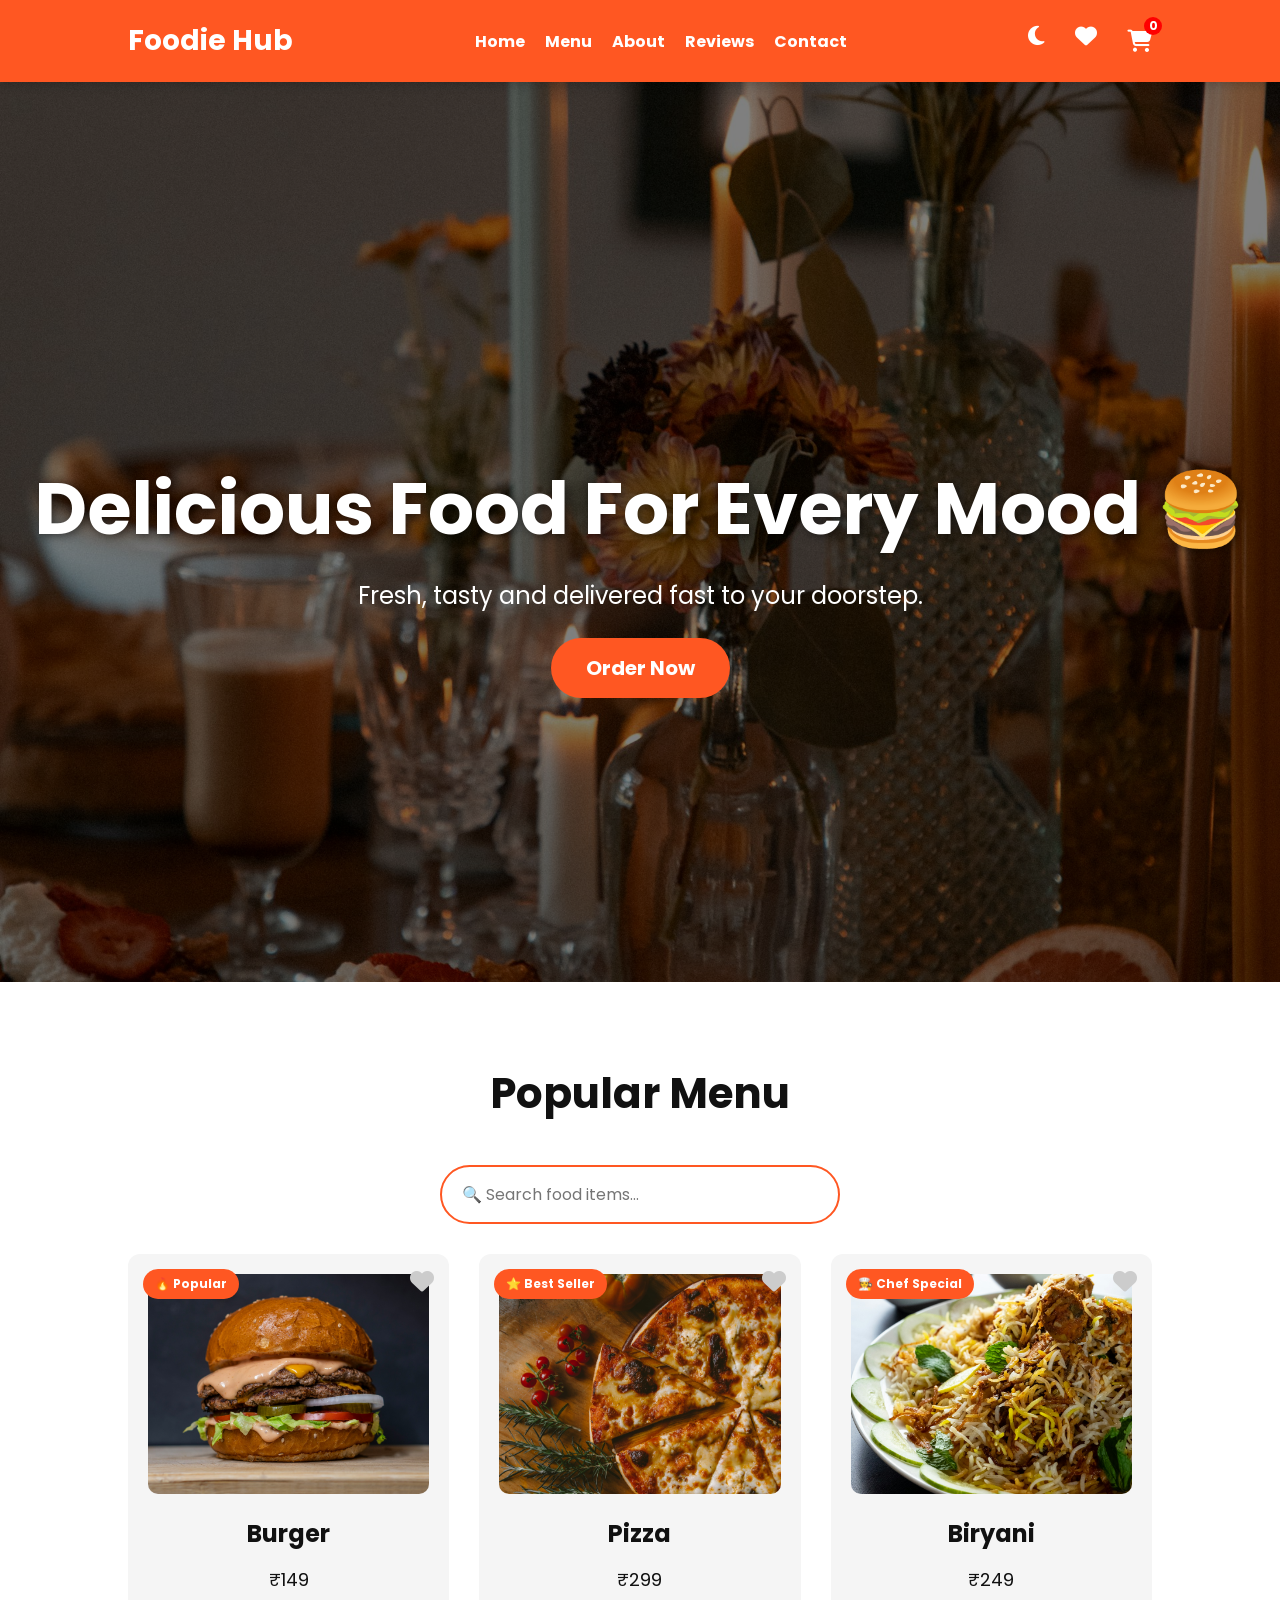
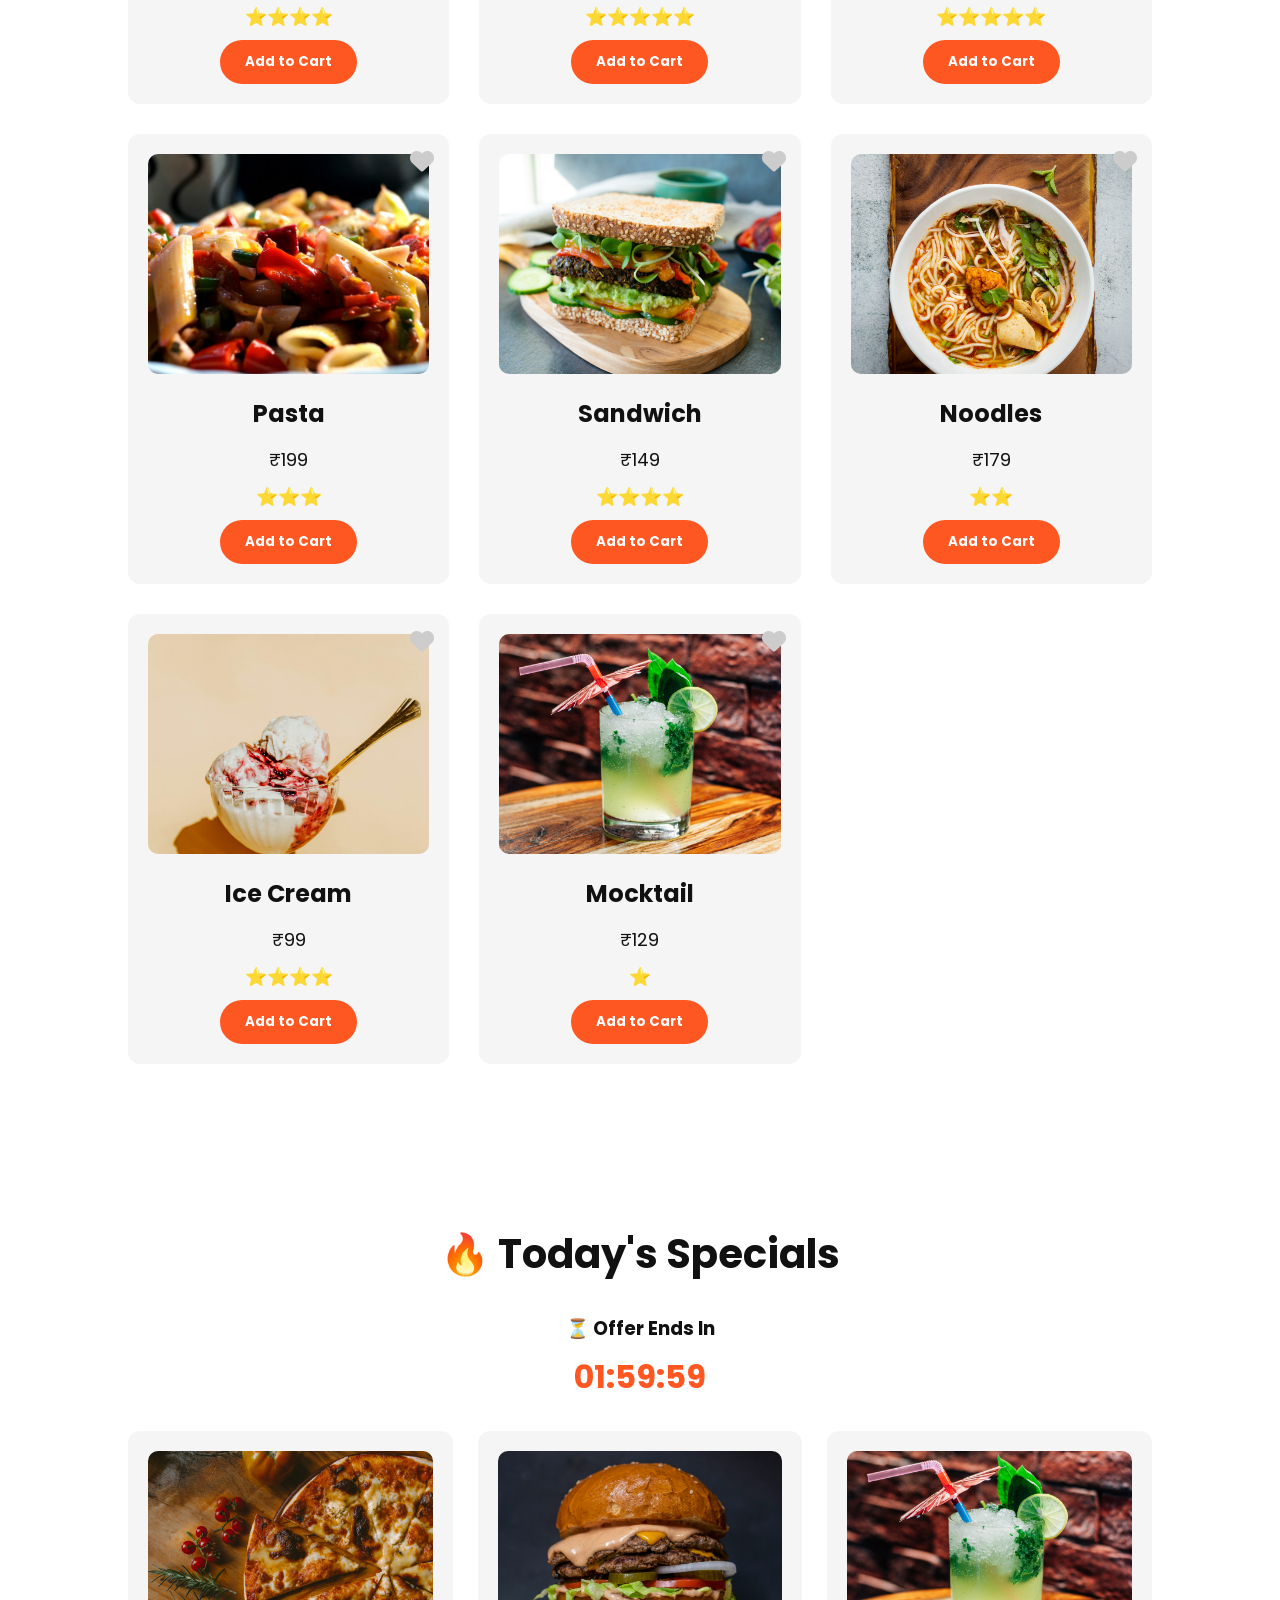
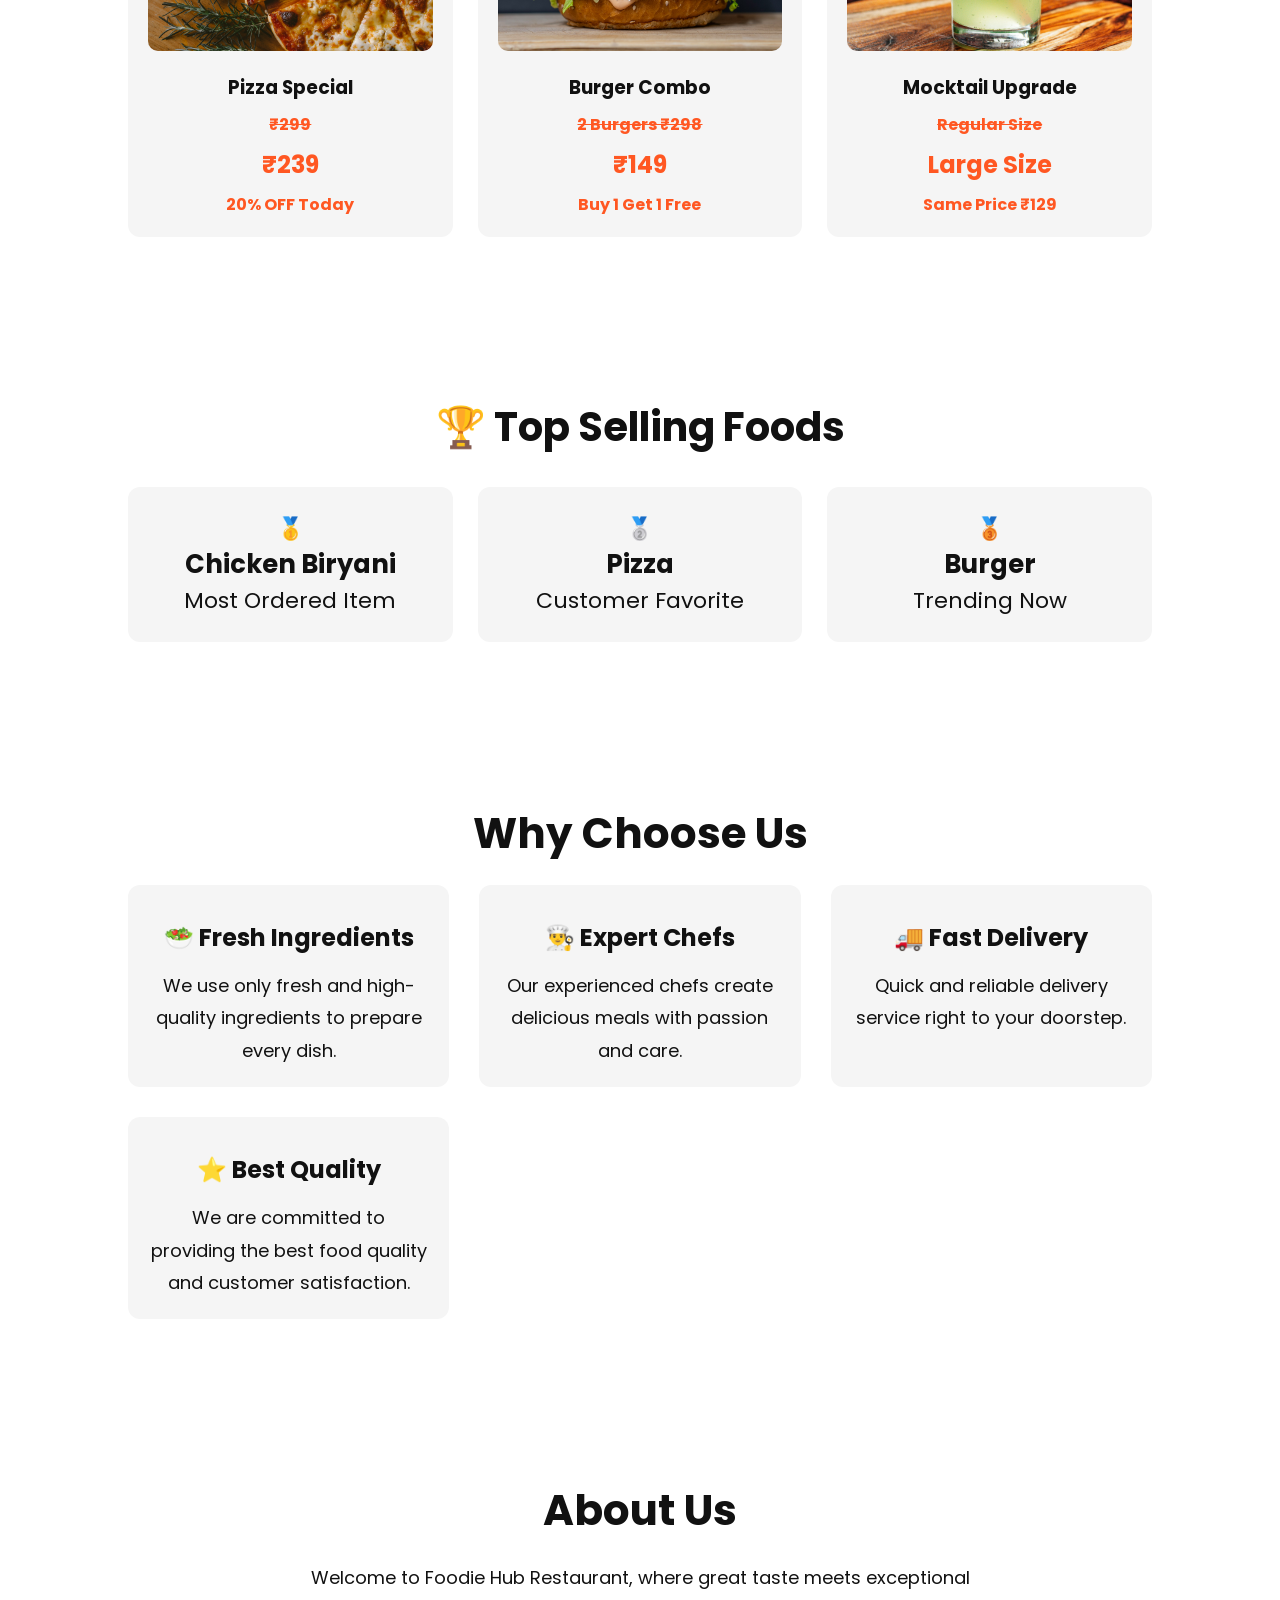
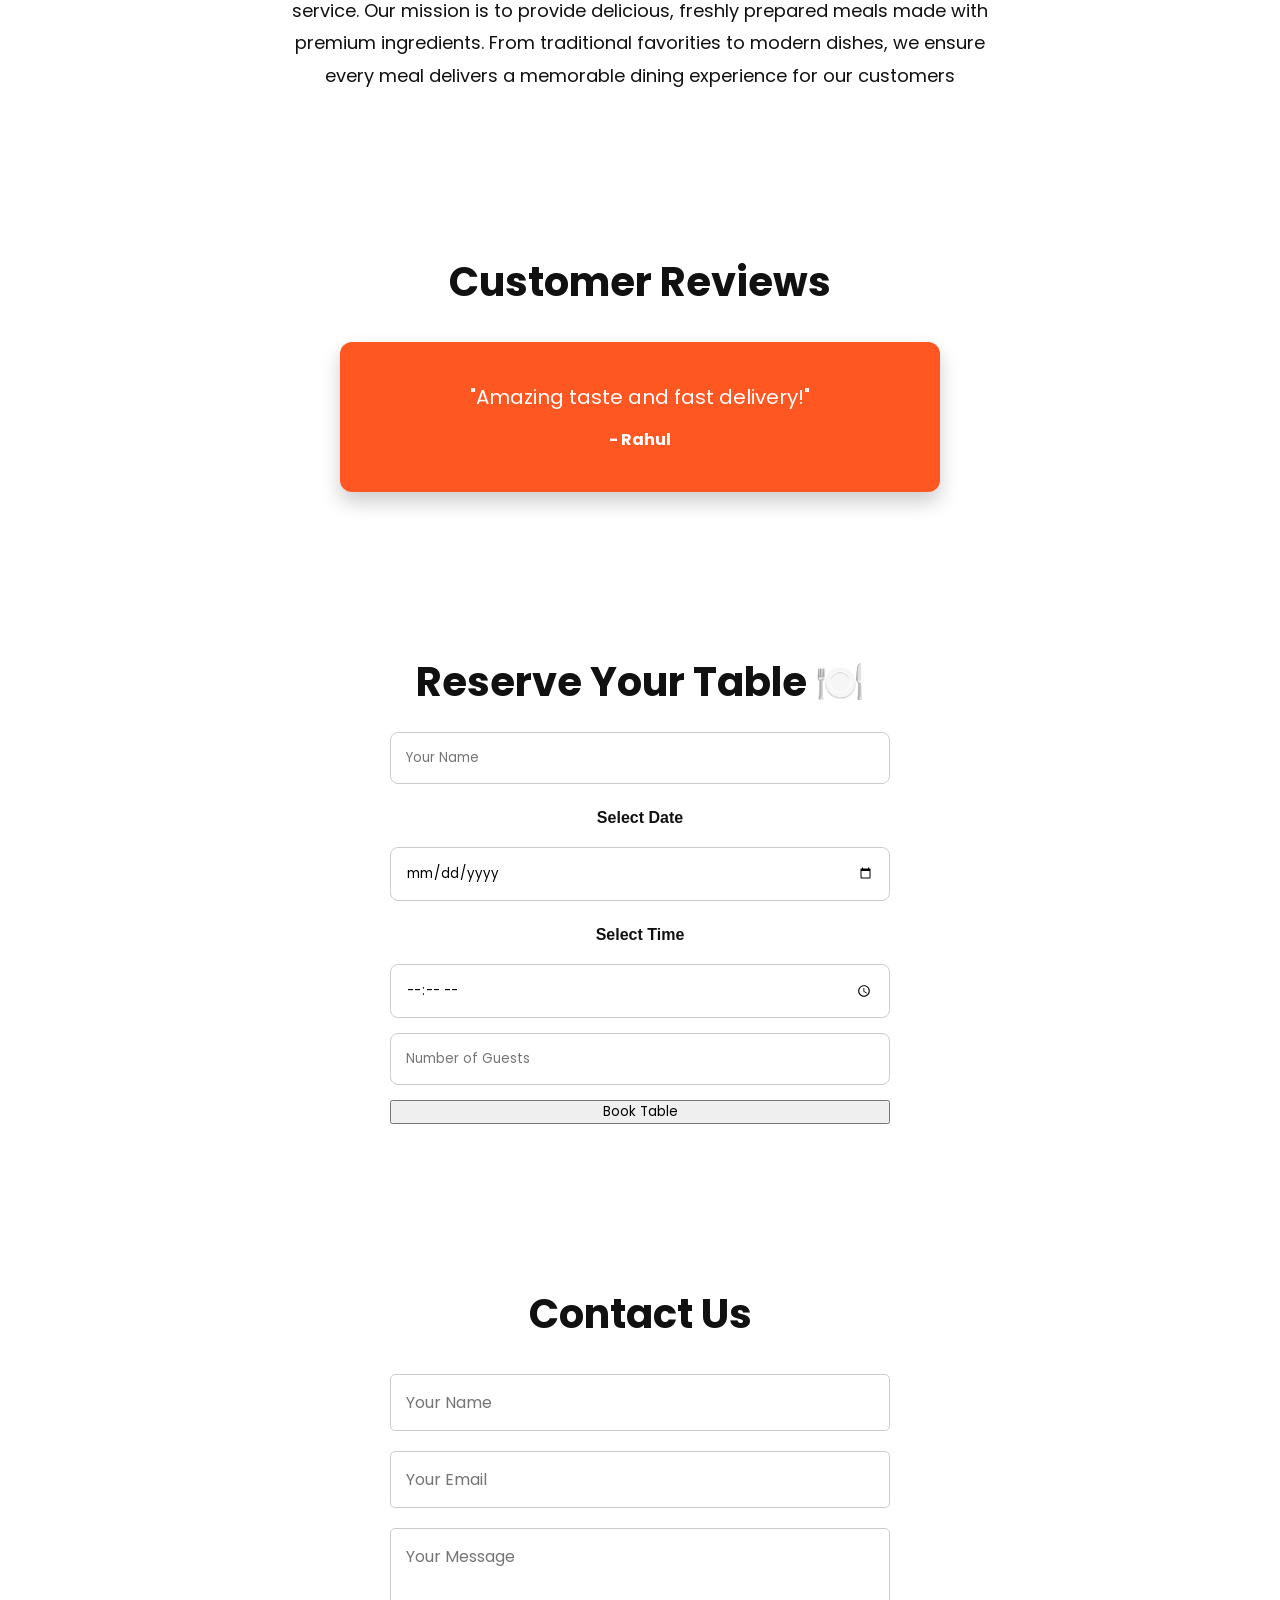
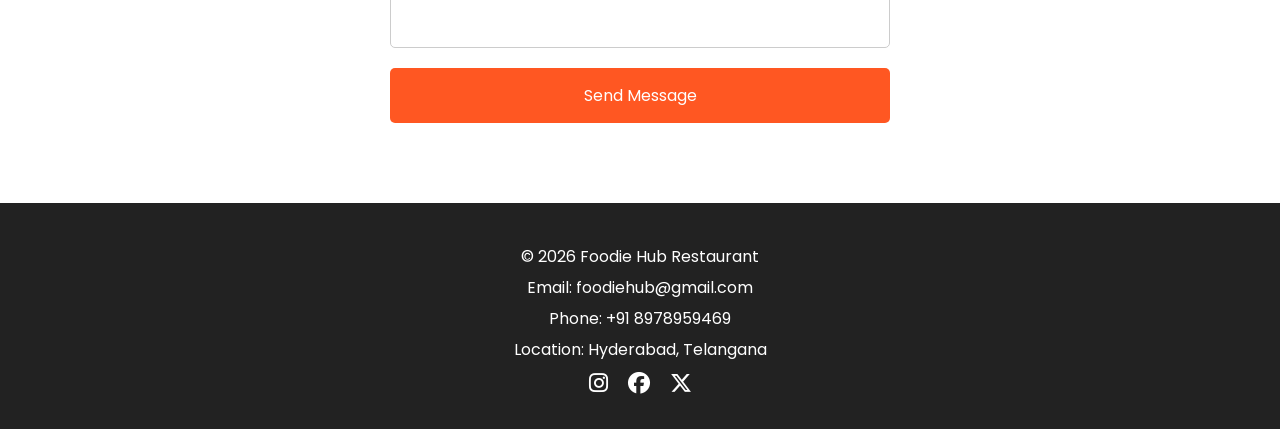
==== commit a7a21124: "Added reservation form labels" ====
--- a/index.html
+++ b/index.html
@@ -285,10 +285,10 @@
 <input type="text"
 placeholder="Your Name"
 required>
-
+<label>Select Date</label>
 <input type="date"
 required>
-
+<label>Select Time</label>
 <input type="time"
 required>
 
--- a/style.css
+++ b/style.css
@@ -724,4 +724,9 @@
 
 .wishlist-sidebar.active{
   right:0;
+}
+#reservationForm label{
+  display:block;
+  margin:10px 0 5px;
+  font-weight:600;
 }
